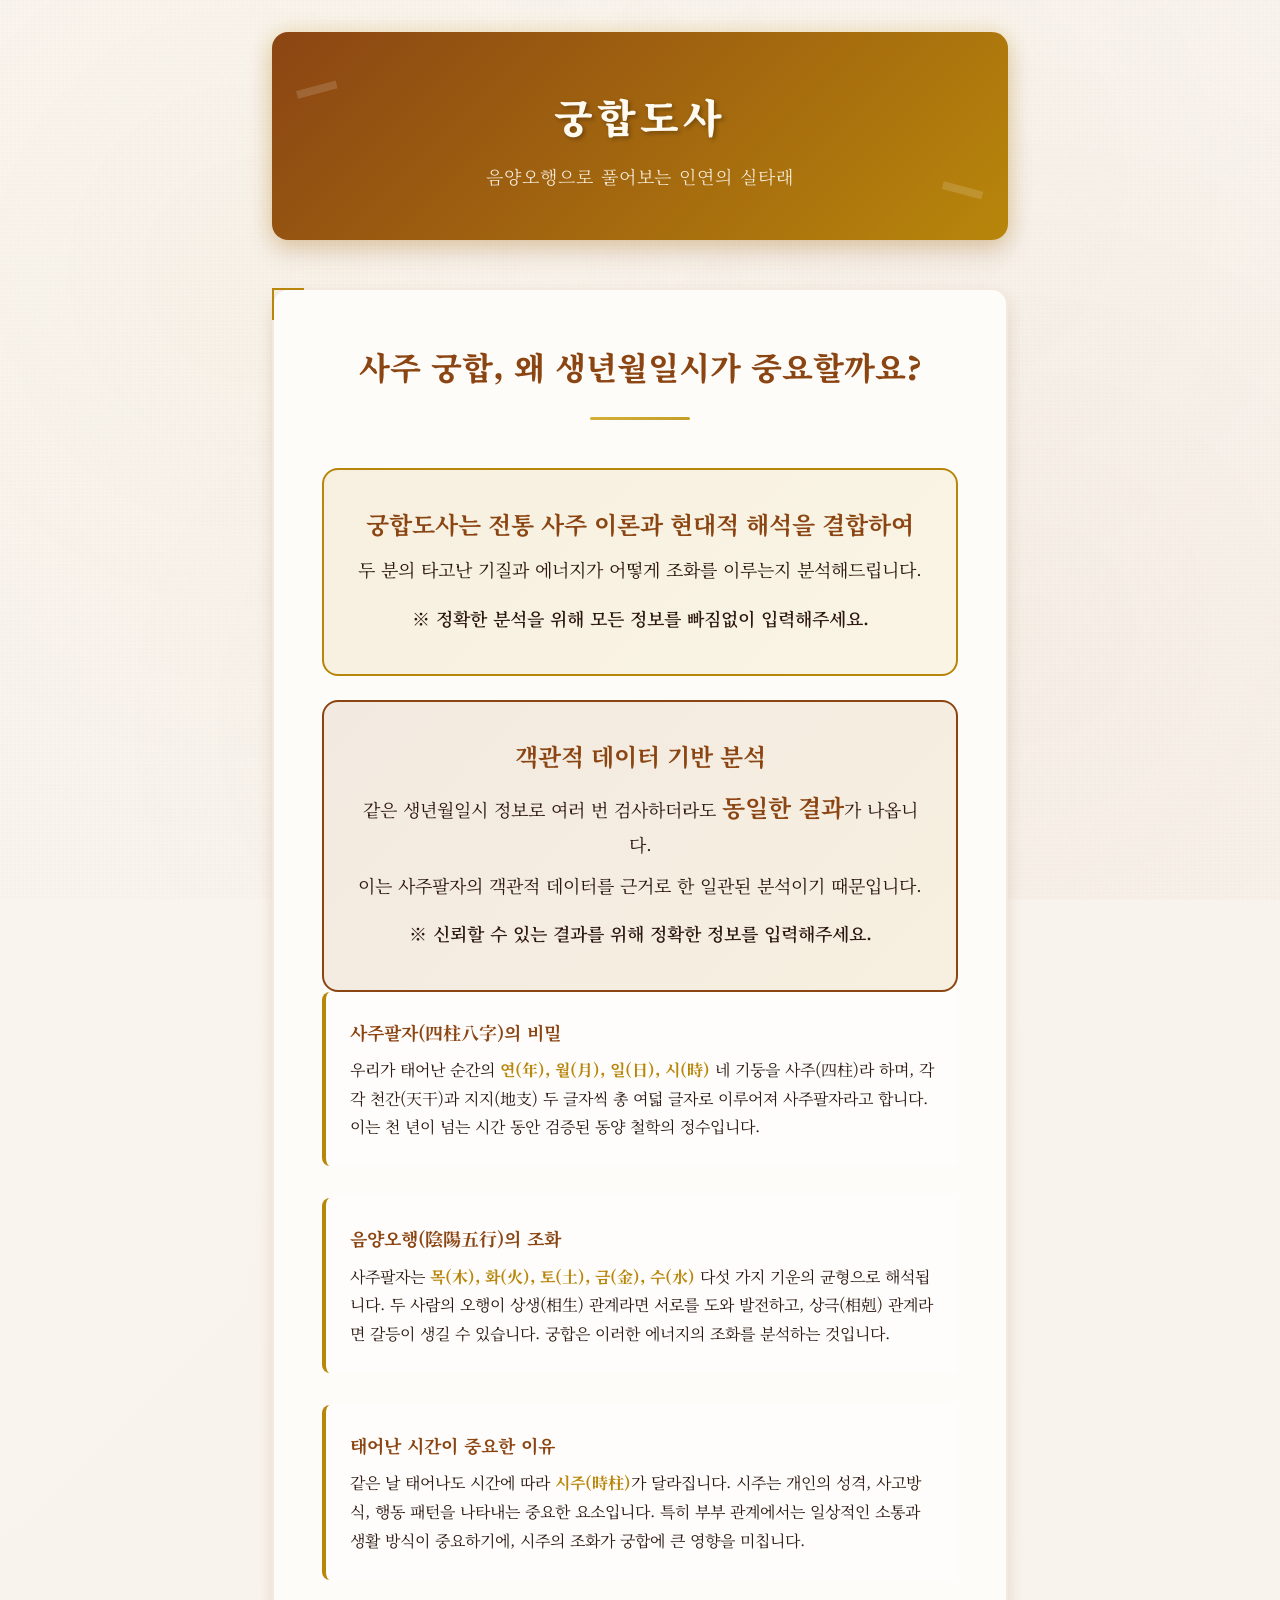
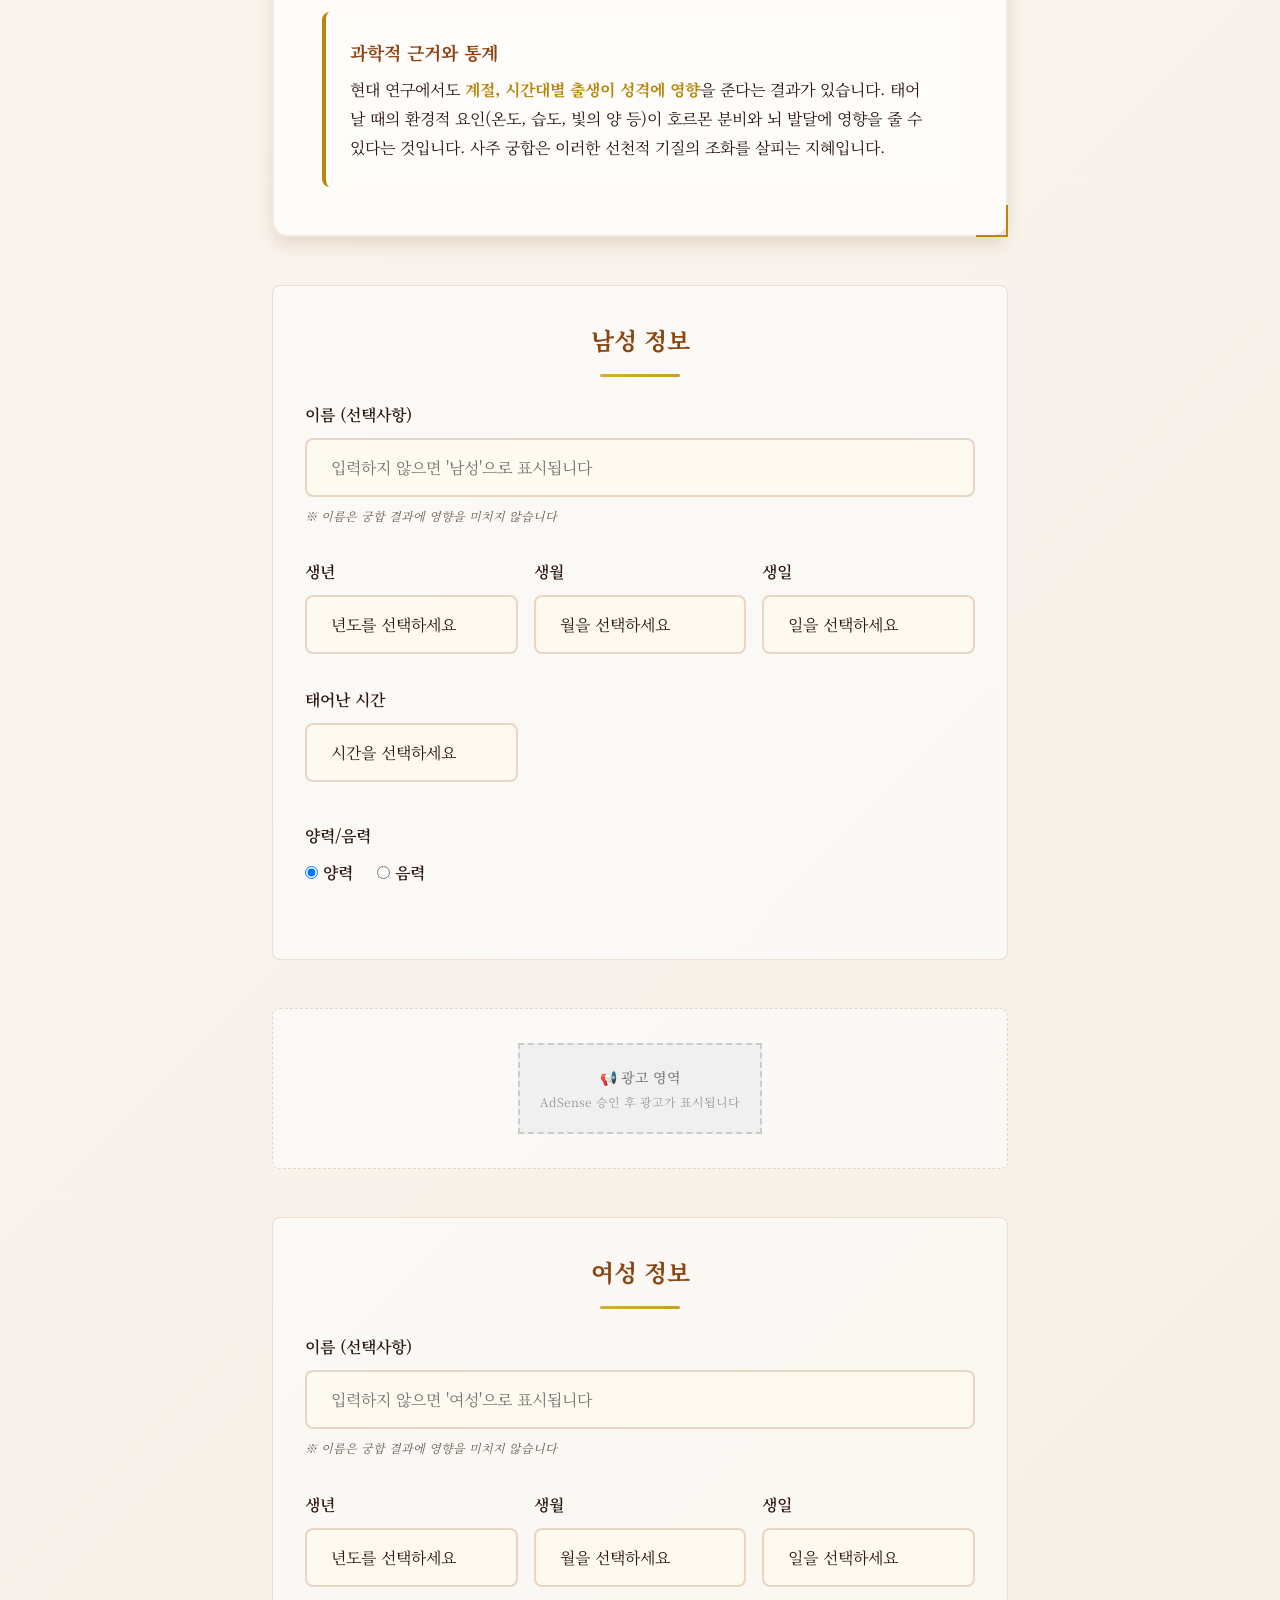
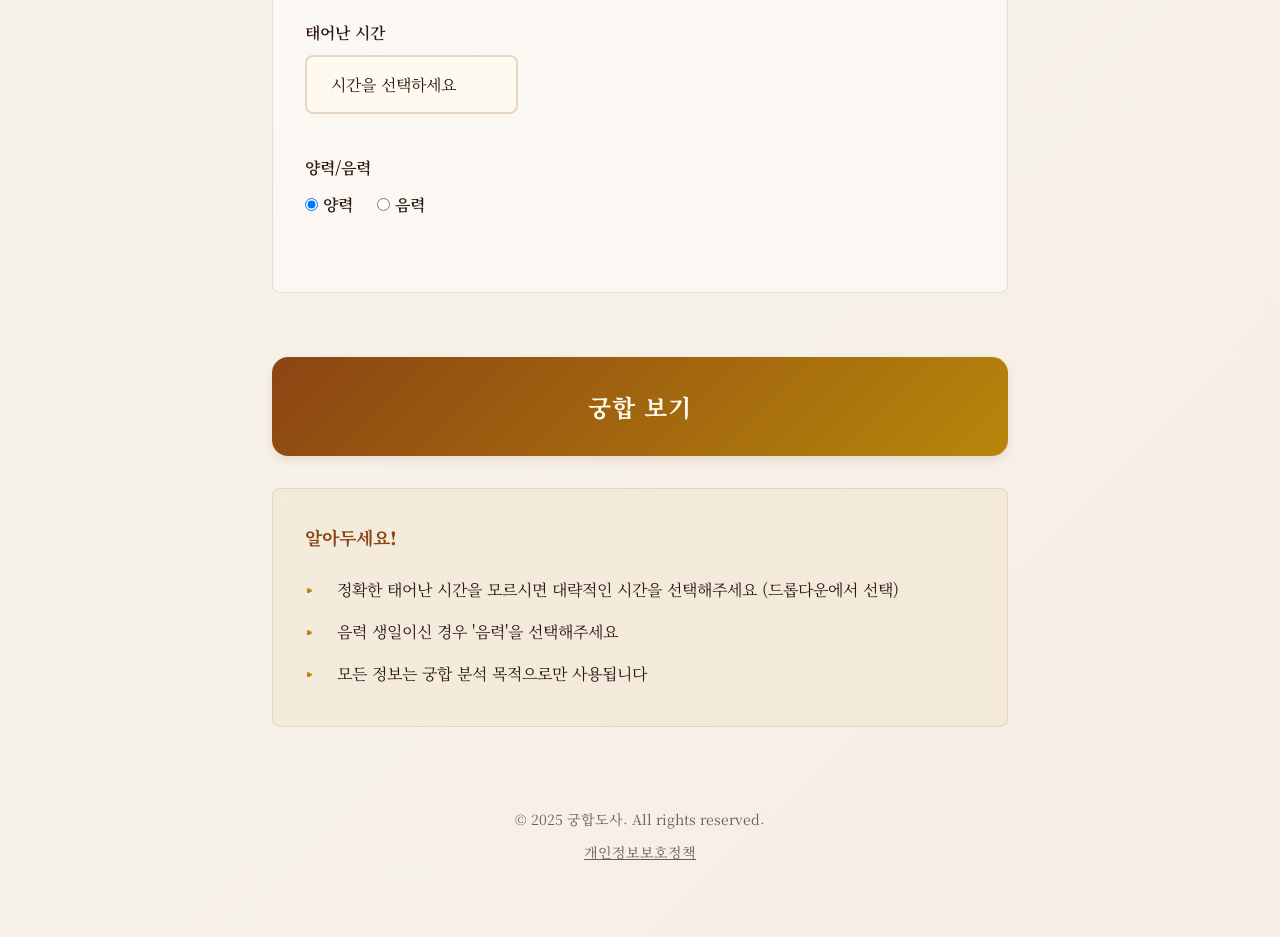
==== index.html @ a3c52707 "Initial upload of 궁합도사 website" ====
<!DOCTYPE html>
<html lang="ko">
<head>
    <meta charset="UTF-8">
    <meta name="viewport" content="width=device-width, initial-scale=1.0">
    <meta name="description" content="전통 사주 기반의 과학적 궁합 분석 서비스">
    <meta name="keywords" content="궁합, 사주, 궁합보기, 사주궁합, 연애운, 결혼궁합">
    <title>궁합도사 - 사주 기반 궁합 분석</title>
    
    <!-- SEO 메타 태그 -->
    <link rel="canonical" href="https://1icarus.com/gunghap-dosa/">
    <meta name="robots" content="index, follow">
    
    <!-- Open Graph / 카카오톡, 페이스북 공유 -->
    <meta property="og:type" content="website">
    <meta property="og:url" content="https://1icarus.com/gunghap-dosa/">
    <meta property="og:title" content="궁합도사 - 사주 기반 궁합 분석">
    <meta property="og:description" content="음양오행으로 풀어보는 인연의 실타래. 전통 사주 이론과 현대적 해석을 결합한 과학적 궁합 분석 서비스">
    <meta property="og:site_name" content="궁합도사">
    <meta property="og:locale" content="ko_KR">
    
    <!-- Twitter Card -->
    <meta name="twitter:card" content="summary_large_image">
    <meta name="twitter:url" content="https://1icarus.com/gunghap-dosa/">
    <meta name="twitter:title" content="궁합도사 - 사주 기반 궁합 분석">
    <meta name="twitter:description" content="음양오행으로 풀어보는 인연의 실타래. 전통 사주 이론과 현대적 해석을 결합한 과학적 궁합 분석 서비스">
    
    <!-- Google Fonts - 한글 세리프 폰트 -->
    <link rel="preconnect" href="https://fonts.googleapis.com">
    <link rel="preconnect" href="https://fonts.gstatic.com" crossorigin>
    <link href="https://fonts.googleapis.com/css2?family=Noto+Serif+KR:wght@300;400;600;700;900&display=swap" rel="stylesheet">
    
    <!-- Google Analytics 4 -->
    <script async src="https://www.googletagmanager.com/gtag/js?id=G-HCWXTWEK1J"></script>
    <script>
        window.dataLayer = window.dataLayer || [];
        function gtag(){dataLayer.push(arguments);}
        gtag('js', new Date());
        gtag('config', 'G-HCWXTWEK1J');
    </script>
    
    <!-- Microsoft Clarity -->
    <script type="text/javascript">
        (function(c,l,a,r,i,t,y){
            c[a]=c[a]||function(){(c[a].q=c[a].q||[]).push(arguments)};
            t=l.createElement(r);t.async=1;t.src="https://www.clarity.ms/tag/"+i;
            y=l.getElementsByTagName(r)[0];y.parentNode.insertBefore(t,y);
        })(window, document, "clarity", "script", "tmue9ya7ho");
    </script>
    
    <!-- Google AdSense 사이트 연결 코드 -->
    <script async src="https://pagead2.googlesyndication.com/pagead/js/adsbygoogle.js?client=ca-pub-2635949625184038" crossorigin="anonymous"></script>
    
    <link rel="stylesheet" href="static/style.css">
</head>
<body>
    <div class="container">
        <header class="header">
            <h1 class="logo">궁합도사</h1>
            <p class="subtitle">음양오행으로 풀어보는 인연의 실타래</p>
        </header>

        <main class="main-content">
                <!-- 궁합의 원리 설명 섹션 -->
                <section class="principle-section card">
                    <h2 class="principle-title">사주 궁합, 왜 생년월일시가 중요할까요?</h2>
                    
                    <div class="principle-highlight">
                        <p><strong>궁합도사는 전통 사주 이론과 현대적 해석을 결합하여</strong></p>
                        <p>두 분의 타고난 기질과 에너지가 어떻게 조화를 이루는지 분석해드립니다.</p>
                        <p class="highlight-note">※ 정확한 분석을 위해 모든 정보를 빠짐없이 입력해주세요.</p>
                    </div>

                    <div class="principle-highlight" style="background: linear-gradient(135deg, rgba(139, 69, 19, 0.1), rgba(184, 134, 11, 0.1)); border-color: #8B4513;">
                        <p><strong>객관적 데이터 기반 분석</strong></p>
                        <p>같은 생년월일시 정보로 여러 번 검사하더라도 <strong>동일한 결과</strong>가 나옵니다.</p>
                        <p>이는 사주팔자의 객관적 데이터를 근거로 한 일관된 분석이기 때문입니다.</p>
                        <p class="highlight-note">※ 신뢰할 수 있는 결과를 위해 정확한 정보를 입력해주세요.</p>
                    </div>
                    
                    <div class="principle-content">
                    <div class="principle-item">
                        <div class="principle-text">
                            <h3>사주팔자(四柱八字)의 비밀</h3>
                            <p>우리가 태어난 순간의 <strong>연(年), 월(月), 일(日), 시(時)</strong> 네 기둥을 사주(四柱)라 하며, 각각 천간(天干)과 지지(地支) 두 글자씩 총 여덟 글자로 이루어져 사주팔자라고 합니다. 이는 천 년이 넘는 시간 동안 검증된 동양 철학의 정수입니다.</p>
                        </div>
                    </div>

                    <div class="principle-item">
                        <div class="principle-text">
                            <h3>음양오행(陰陽五行)의 조화</h3>
                            <p>사주팔자는 <strong>목(木), 화(火), 토(土), 금(金), 수(水)</strong> 다섯 가지 기운의 균형으로 해석됩니다. 두 사람의 오행이 상생(相生) 관계라면 서로를 도와 발전하고, 상극(相剋) 관계라면 갈등이 생길 수 있습니다. 궁합은 이러한 에너지의 조화를 분석하는 것입니다.</p>
                        </div>
                    </div>

                    <div class="principle-item">
                        <div class="principle-text">
                            <h3>태어난 시간이 중요한 이유</h3>
                            <p>같은 날 태어나도 시간에 따라 <strong>시주(時柱)</strong>가 달라집니다. 시주는 개인의 성격, 사고방식, 행동 패턴을 나타내는 중요한 요소입니다. 특히 부부 관계에서는 일상적인 소통과 생활 방식이 중요하기에, 시주의 조화가 궁합에 큰 영향을 미칩니다.</p>
                        </div>
                    </div>

                    <div class="principle-item">
                        <div class="principle-text">
                            <h3>과학적 근거와 통계</h3>
                            <p>현대 연구에서도 <strong>계절, 시간대별 출생이 성격에 영향</strong>을 준다는 결과가 있습니다. 태어날 때의 환경적 요인(온도, 습도, 빛의 양 등)이 호르몬 분비와 뇌 발달에 영향을 줄 수 있다는 것입니다. 사주 궁합은 이러한 선천적 기질의 조화를 살피는 지혜입니다.</p>
                        </div>
                    </div>
                </div>
            </section>

            <form id="compatibilityForm" class="form-container">
                <!-- 남성 정보 섹션 -->
                <div class="person-section male-section">
                    <h2 class="section-title">남성 정보</h2>
                    
                        <div class="form-group">
                            <label for="male_name">이름 (선택사항)</label>
                            <input type="text" 
                                   id="male_name" 
                                   name="male_name" 
                                   placeholder="입력하지 않으면 '남성'으로 표시됩니다">
                            <small class="form-note">※ 이름은 궁합 결과에 영향을 미치지 않습니다</small>
                        </div>

                    <div class="form-row birthdate-row">
                        <div class="form-group">
                            <label for="male_birthyear">생년</label>
                            <select id="male_birthyear" name="male_birthyear" required>
                                <option value="">년도를 선택하세요</option>
                                <option value="1950">1950년 (경인년, 호랑이띠)</option>
                                <option value="1951">1951년 (신묘년, 토끼띠)</option>
                                <option value="1952">1952년 (임진년, 용띠)</option>
                                <option value="1953">1953년 (계사년, 뱀띠)</option>
                                <option value="1954">1954년 (갑오년, 말띠)</option>
                                <option value="1955">1955년 (을미년, 양띠)</option>
                                <option value="1956">1956년 (병신년, 원숭이띠)</option>
                                <option value="1957">1957년 (정유년, 닭띠)</option>
                                <option value="1958">1958년 (무술년, 개띠)</option>
                                <option value="1959">1959년 (기해년, 돼지띠)</option>
                                <option value="1960">1960년 (경자년, 쥐띠)</option>
                                <option value="1961">1961년 (신축년, 소띠)</option>
                                <option value="1962">1962년 (임인년, 호랑이띠)</option>
                                <option value="1963">1963년 (계묘년, 토끼띠)</option>
                                <option value="1964">1964년 (갑진년, 용띠)</option>
                                <option value="1965">1965년 (을사년, 뱀띠)</option>
                                <option value="1966">1966년 (병오년, 말띠)</option>
                                <option value="1967">1967년 (정미년, 양띠)</option>
                                <option value="1968">1968년 (무신년, 원숭이띠)</option>
                                <option value="1969">1969년 (기유년, 닭띠)</option>
                                <option value="1970">1970년 (경술년, 개띠)</option>
                                <option value="1971">1971년 (신해년, 돼지띠)</option>
                                <option value="1972">1972년 (임자년, 쥐띠)</option>
                                <option value="1973">1973년 (계축년, 소띠)</option>
                                <option value="1974">1974년 (갑인년, 호랑이띠)</option>
                                <option value="1975">1975년 (을묘년, 토끼띠)</option>
                                <option value="1976">1976년 (병진년, 용띠)</option>
                                <option value="1977">1977년 (정사년, 뱀띠)</option>
                                <option value="1978">1978년 (무오년, 말띠)</option>
                                <option value="1979">1979년 (기미년, 양띠)</option>
                                <option value="1980">1980년 (경신년, 원숭이띠)</option>
                                <option value="1981">1981년 (신유년, 닭띠)</option>
                                <option value="1982">1982년 (임술년, 개띠)</option>
                                <option value="1983">1983년 (계해년, 돼지띠)</option>
                                <option value="1984">1984년 (갑자년, 쥐띠)</option>
                                <option value="1985">1985년 (을축년, 소띠)</option>
                                <option value="1986">1986년 (병인년, 호랑이띠)</option>
                                <option value="1987">1987년 (정묘년, 토끼띠)</option>
                                <option value="1988">1988년 (무진년, 용띠)</option>
                                <option value="1989">1989년 (기사년, 뱀띠)</option>
                                <option value="1990">1990년 (경오년, 말띠)</option>
                                <option value="1991">1991년 (신미년, 양띠)</option>
                                <option value="1992">1992년 (임신년, 원숭이띠)</option>
                                <option value="1993">1993년 (계유년, 닭띠)</option>
                                <option value="1994">1994년 (갑술년, 개띠)</option>
                                <option value="1995">1995년 (을해년, 돼지띠)</option>
                                <option value="1996">1996년 (병자년, 쥐띠)</option>
                                <option value="1997">1997년 (정축년, 소띠)</option>
                                <option value="1998">1998년 (무인년, 호랑이띠)</option>
                                <option value="1999">1999년 (기묘년, 토끼띠)</option>
                                <option value="2000">2000년 (경진년, 용띠)</option>
                                <option value="2001">2001년 (신사년, 뱀띠)</option>
                                <option value="2002">2002년 (임오년, 말띠)</option>
                                <option value="2003">2003년 (계미년, 양띠)</option>
                                <option value="2004">2004년 (갑신년, 원숭이띠)</option>
                                <option value="2005">2005년 (을유년, 닭띠)</option>
                                <option value="2006">2006년 (병술년, 개띠)</option>
                                <option value="2007">2007년 (정해년, 돼지띠)</option>
                                <option value="2008">2008년 (무자년, 쥐띠)</option>
                                <option value="2009">2009년 (기축년, 소띠)</option>
                                <option value="2010">2010년 (경인년, 호랑이띠)</option>
                                <option value="2011">2011년 (신묘년, 토끼띠)</option>
                                <option value="2012">2012년 (임진년, 용띠)</option>
                                <option value="2013">2013년 (계사년, 뱀띠)</option>
                                <option value="2014">2014년 (갑오년, 말띠)</option>
                                <option value="2015">2015년 (을미년, 양띠)</option>
                                <option value="2016">2016년 (병신년, 원숭이띠)</option>
                                <option value="2017">2017년 (정유년, 닭띠)</option>
                                <option value="2018">2018년 (무술년, 개띠)</option>
                                <option value="2019">2019년 (기해년, 돼지띠)</option>
                                <option value="2020">2020년 (경자년, 쥐띠)</option>
                                <option value="2021">2021년 (신축년, 소띠)</option>
                                <option value="2022">2022년 (임인년, 호랑이띠)</option>
                                <option value="2023">2023년 (계묘년, 토끼띠)</option>
                                <option value="2024">2024년 (갑진년, 용띠)</option>
                                <option value="2025">2025년 (을사년, 뱀띠)</option>
                            </select>
                        </div>
                        <div class="form-group">
                            <label for="male_birthmonth">생월</label>
                            <select id="male_birthmonth" name="male_birthmonth" required>
                                <option value="">월을 선택하세요</option>
                                <option value="01">1월 (인월, 초봄)</option>
                                <option value="02">2월 (묘월, 봄)</option>
                                <option value="03">3월 (진월, 늦봄)</option>
                                <option value="04">4월 (사월, 초여름)</option>
                                <option value="05">5월 (오월, 여름)</option>
                                <option value="06">6월 (미월, 늦여름)</option>
                                <option value="07">7월 (신월, 초가을)</option>
                                <option value="08">8월 (유월, 가을)</option>
                                <option value="09">9월 (술월, 늦가을)</option>
                                <option value="10">10월 (해월, 초겨울)</option>
                                <option value="11">11월 (자월, 겨울)</option>
                                <option value="12">12월 (축월, 늦겨울)</option>
                            </select>
                        </div>
                        <div class="form-group">
                            <label for="male_birthday">생일</label>
                            <select id="male_birthday" name="male_birthday" required>
                                <option value="">일을 선택하세요</option>
                                <option value="01">1일</option>
                                <option value="02">2일</option>
                                <option value="03">3일</option>
                                <option value="04">4일</option>
                                <option value="05">5일</option>
                                <option value="06">6일</option>
                                <option value="07">7일</option>
                                <option value="08">8일</option>
                                <option value="09">9일</option>
                                <option value="10">10일</option>
                                <option value="11">11일</option>
                                <option value="12">12일</option>
                                <option value="13">13일</option>
                                <option value="14">14일</option>
                                <option value="15">15일</option>
                                <option value="16">16일</option>
                                <option value="17">17일</option>
                                <option value="18">18일</option>
                                <option value="19">19일</option>
                                <option value="20">20일</option>
                                <option value="21">21일</option>
                                <option value="22">22일</option>
                                <option value="23">23일</option>
                                <option value="24">24일</option>
                                <option value="25">25일</option>
                                <option value="26">26일</option>
                                <option value="27">27일</option>
                                <option value="28">28일</option>
                                <option value="29">29일</option>
                                <option value="30">30일</option>
                                <option value="31">31일</option>
                            </select>
                        </div>

                        <div class="form-group">
                            <label for="male_birthtime">태어난 시간</label>
                            <select id="male_birthtime" name="male_birthtime" required>
                                <option value="">시간을 선택하세요</option>
                                <option value="00:00">자시 (00:00)</option>
                                <option value="01:00">축시 (01:00)</option>
                                <option value="02:00">인시 (02:00)</option>
                                <option value="03:00">묘시 (03:00)</option>
                                <option value="04:00">진시 (04:00)</option>
                                <option value="05:00">사시 (05:00)</option>
                                <option value="06:00">오시 (06:00)</option>
                                <option value="07:00">미시 (07:00)</option>
                                <option value="08:00">신시 (08:00)</option>
                                <option value="09:00">유시 (09:00)</option>
                                <option value="10:00">술시 (10:00)</option>
                                <option value="11:00">해시 (11:00)</option>
                                <option value="12:00">정오 (12:00)</option>
                                <option value="13:00">미시 (13:00)</option>
                                <option value="14:00">신시 (14:00)</option>
                                <option value="15:00">유시 (15:00)</option>
                                <option value="16:00">술시 (16:00)</option>
                                <option value="17:00">해시 (17:00)</option>
                                <option value="18:00">자시 (18:00)</option>
                                <option value="19:00">축시 (19:00)</option>
                                <option value="20:00">인시 (20:00)</option>
                                <option value="21:00">묘시 (21:00)</option>
                                <option value="22:00">진시 (22:00)</option>
                                <option value="23:00">사시 (23:00)</option>
                            </select>
                        </div>
                    </div>

                    <div class="form-group">
                        <label>양력/음력</label>
                        <div class="radio-group">
                            <label class="radio-label">
                                <input type="radio" name="male_calendar" value="solar" checked>
                                <span>양력</span>
                            </label>
                            <label class="radio-label">
                                <input type="radio" name="male_calendar" value="lunar">
                                <span>음력</span>
                            </label>
                        </div>
                    </div>
                </div>

                <!-- ============================================ -->
                <!-- 광고 노출 포인트 0: 남성-여성 정보 사이 광고 -->
                <!-- 사용자가 정보를 입력하는 동안 자연스럽게 노출 -->
                <!-- ============================================ -->
                <div class="ad-container ad-form-middle">
                    <!-- 궁합도사_입력폼 -->
                    <ins class="adsbygoogle"
                         style="display:block"
                         data-ad-client="ca-pub-2635949625184038"
                         data-ad-slot="3870932676"
                         data-ad-format="auto"
                         data-full-width-responsive="true"></ins>
                    <!-- AdSense 승인 전 임시 표시 -->
                    <div style="background: #f0f0f0; padding: 20px; text-align: center; border: 2px dashed #ccc; margin: 10px 0;">
                        <p style="color: #666; font-size: 14px;">📢 광고 영역</p>
                        <p style="color: #999; font-size: 12px;">AdSense 승인 후 광고가 표시됩니다</p>
                    </div>
                </div>

                <!-- 여성 정보 섹션 -->
                <div class="person-section female-section">
                    <h2 class="section-title">여성 정보</h2>
                    
                        <div class="form-group">
                            <label for="female_name">이름 (선택사항)</label>
                            <input type="text" 
                                   id="female_name" 
                                   name="female_name" 
                                   placeholder="입력하지 않으면 '여성'으로 표시됩니다">
                            <small class="form-note">※ 이름은 궁합 결과에 영향을 미치지 않습니다</small>
                        </div>

                    <div class="form-row birthdate-row">
                        <div class="form-group">
                            <label for="female_birthyear">생년</label>
                            <select id="female_birthyear" name="female_birthyear" required>
                                <option value="">년도를 선택하세요</option>
                                <option value="1950">1950년 (경인년, 호랑이띠)</option>
                                <option value="1951">1951년 (신묘년, 토끼띠)</option>
                                <option value="1952">1952년 (임진년, 용띠)</option>
                                <option value="1953">1953년 (계사년, 뱀띠)</option>
                                <option value="1954">1954년 (갑오년, 말띠)</option>
                                <option value="1955">1955년 (을미년, 양띠)</option>
                                <option value="1956">1956년 (병신년, 원숭이띠)</option>
                                <option value="1957">1957년 (정유년, 닭띠)</option>
                                <option value="1958">1958년 (무술년, 개띠)</option>
                                <option value="1959">1959년 (기해년, 돼지띠)</option>
                                <option value="1960">1960년 (경자년, 쥐띠)</option>
                                <option value="1961">1961년 (신축년, 소띠)</option>
                                <option value="1962">1962년 (임인년, 호랑이띠)</option>
                                <option value="1963">1963년 (계묘년, 토끼띠)</option>
                                <option value="1964">1964년 (갑진년, 용띠)</option>
                                <option value="1965">1965년 (을사년, 뱀띠)</option>
                                <option value="1966">1966년 (병오년, 말띠)</option>
                                <option value="1967">1967년 (정미년, 양띠)</option>
                                <option value="1968">1968년 (무신년, 원숭이띠)</option>
                                <option value="1969">1969년 (기유년, 닭띠)</option>
                                <option value="1970">1970년 (경술년, 개띠)</option>
                                <option value="1971">1971년 (신해년, 돼지띠)</option>
                                <option value="1972">1972년 (임자년, 쥐띠)</option>
                                <option value="1973">1973년 (계축년, 소띠)</option>
                                <option value="1974">1974년 (갑인년, 호랑이띠)</option>
                                <option value="1975">1975년 (을묘년, 토끼띠)</option>
                                <option value="1976">1976년 (병진년, 용띠)</option>
                                <option value="1977">1977년 (정사년, 뱀띠)</option>
                                <option value="1978">1978년 (무오년, 말띠)</option>
                                <option value="1979">1979년 (기미년, 양띠)</option>
                                <option value="1980">1980년 (경신년, 원숭이띠)</option>
                                <option value="1981">1981년 (신유년, 닭띠)</option>
                                <option value="1982">1982년 (임술년, 개띠)</option>
                                <option value="1983">1983년 (계해년, 돼지띠)</option>
                                <option value="1984">1984년 (갑자년, 쥐띠)</option>
                                <option value="1985">1985년 (을축년, 소띠)</option>
                                <option value="1986">1986년 (병인년, 호랑이띠)</option>
                                <option value="1987">1987년 (정묘년, 토끼띠)</option>
                                <option value="1988">1988년 (무진년, 용띠)</option>
                                <option value="1989">1989년 (기사년, 뱀띠)</option>
                                <option value="1990">1990년 (경오년, 말띠)</option>
                                <option value="1991">1991년 (신미년, 양띠)</option>
                                <option value="1992">1992년 (임신년, 원숭이띠)</option>
                                <option value="1993">1993년 (계유년, 닭띠)</option>
                                <option value="1994">1994년 (갑술년, 개띠)</option>
                                <option value="1995">1995년 (을해년, 돼지띠)</option>
                                <option value="1996">1996년 (병자년, 쥐띠)</option>
                                <option value="1997">1997년 (정축년, 소띠)</option>
                                <option value="1998">1998년 (무인년, 호랑이띠)</option>
                                <option value="1999">1999년 (기묘년, 토끼띠)</option>
                                <option value="2000">2000년 (경진년, 용띠)</option>
                                <option value="2001">2001년 (신사년, 뱀띠)</option>
                                <option value="2002">2002년 (임오년, 말띠)</option>
                                <option value="2003">2003년 (계미년, 양띠)</option>
                                <option value="2004">2004년 (갑신년, 원숭이띠)</option>
                                <option value="2005">2005년 (을유년, 닭띠)</option>
                                <option value="2006">2006년 (병술년, 개띠)</option>
                                <option value="2007">2007년 (정해년, 돼지띠)</option>
                                <option value="2008">2008년 (무자년, 쥐띠)</option>
                                <option value="2009">2009년 (기축년, 소띠)</option>
                                <option value="2010">2010년 (경인년, 호랑이띠)</option>
                                <option value="2011">2011년 (신묘년, 토끼띠)</option>
                                <option value="2012">2012년 (임진년, 용띠)</option>
                                <option value="2013">2013년 (계사년, 뱀띠)</option>
                                <option value="2014">2014년 (갑오년, 말띠)</option>
                                <option value="2015">2015년 (을미년, 양띠)</option>
                                <option value="2016">2016년 (병신년, 원숭이띠)</option>
                                <option value="2017">2017년 (정유년, 닭띠)</option>
                                <option value="2018">2018년 (무술년, 개띠)</option>
                                <option value="2019">2019년 (기해년, 돼지띠)</option>
                                <option value="2020">2020년 (경자년, 쥐띠)</option>
                                <option value="2021">2021년 (신축년, 소띠)</option>
                                <option value="2022">2022년 (임인년, 호랑이띠)</option>
                                <option value="2023">2023년 (계묘년, 토끼띠)</option>
                                <option value="2024">2024년 (갑진년, 용띠)</option>
                                <option value="2025">2025년 (을사년, 뱀띠)</option>
                            </select>
                        </div>
                        <div class="form-group">
                            <label for="female_birthmonth">생월</label>
                            <select id="female_birthmonth" name="female_birthmonth" required>
                                <option value="">월을 선택하세요</option>
                                <option value="01">1월 (인월, 초봄)</option>
                                <option value="02">2월 (묘월, 봄)</option>
                                <option value="03">3월 (진월, 늦봄)</option>
                                <option value="04">4월 (사월, 초여름)</option>
                                <option value="05">5월 (오월, 여름)</option>
                                <option value="06">6월 (미월, 늦여름)</option>
                                <option value="07">7월 (신월, 초가을)</option>
                                <option value="08">8월 (유월, 가을)</option>
                                <option value="09">9월 (술월, 늦가을)</option>
                                <option value="10">10월 (해월, 초겨울)</option>
                                <option value="11">11월 (자월, 겨울)</option>
                                <option value="12">12월 (축월, 늦겨울)</option>
                            </select>
                        </div>
                        <div class="form-group">
                            <label for="female_birthday">생일</label>
                            <select id="female_birthday" name="female_birthday" required>
                                <option value="">일을 선택하세요</option>
                                <option value="01">1일</option>
                                <option value="02">2일</option>
                                <option value="03">3일</option>
                                <option value="04">4일</option>
                                <option value="05">5일</option>
                                <option value="06">6일</option>
                                <option value="07">7일</option>
                                <option value="08">8일</option>
                                <option value="09">9일</option>
                                <option value="10">10일</option>
                                <option value="11">11일</option>
                                <option value="12">12일</option>
                                <option value="13">13일</option>
                                <option value="14">14일</option>
                                <option value="15">15일</option>
                                <option value="16">16일</option>
                                <option value="17">17일</option>
                                <option value="18">18일</option>
                                <option value="19">19일</option>
                                <option value="20">20일</option>
                                <option value="21">21일</option>
                                <option value="22">22일</option>
                                <option value="23">23일</option>
                                <option value="24">24일</option>
                                <option value="25">25일</option>
                                <option value="26">26일</option>
                                <option value="27">27일</option>
                                <option value="28">28일</option>
                                <option value="29">29일</option>
                                <option value="30">30일</option>
                                <option value="31">31일</option>
                            </select>
                        </div>

                        <div class="form-group">
                            <label for="female_birthtime">태어난 시간</label>
                            <select id="female_birthtime" name="female_birthtime" required>
                                <option value="">시간을 선택하세요</option>
                                <option value="00:00">자시 (00:00)</option>
                                <option value="01:00">축시 (01:00)</option>
                                <option value="02:00">인시 (02:00)</option>
                                <option value="03:00">묘시 (03:00)</option>
                                <option value="04:00">진시 (04:00)</option>
                                <option value="05:00">사시 (05:00)</option>
                                <option value="06:00">오시 (06:00)</option>
                                <option value="07:00">미시 (07:00)</option>
                                <option value="08:00">신시 (08:00)</option>
                                <option value="09:00">유시 (09:00)</option>
                                <option value="10:00">술시 (10:00)</option>
                                <option value="11:00">해시 (11:00)</option>
                                <option value="12:00">정오 (12:00)</option>
                                <option value="13:00">미시 (13:00)</option>
                                <option value="14:00">신시 (14:00)</option>
                                <option value="15:00">유시 (15:00)</option>
                                <option value="16:00">술시 (16:00)</option>
                                <option value="17:00">해시 (17:00)</option>
                                <option value="18:00">자시 (18:00)</option>
                                <option value="19:00">축시 (19:00)</option>
                                <option value="20:00">인시 (20:00)</option>
                                <option value="21:00">묘시 (21:00)</option>
                                <option value="22:00">진시 (22:00)</option>
                                <option value="23:00">사시 (23:00)</option>
                            </select>
                        </div>
                    </div>

                    <div class="form-group">
                        <label>양력/음력</label>
                        <div class="radio-group">
                            <label class="radio-label">
                                <input type="radio" name="female_calendar" value="solar" checked>
                                <span>양력</span>
                            </label>
                            <label class="radio-label">
                                <input type="radio" name="female_calendar" value="lunar">
                                <span>음력</span>
                            </label>
                        </div>
                    </div>
                </div>

                <button type="submit" class="submit-btn">
                    궁합 보기
                </button>
            </form>

            <div class="info-box">
                <p><strong>알아두세요!</strong></p>
                    <ul>
                        <li>정확한 태어난 시간을 모르시면 대략적인 시간을 선택해주세요 (드롭다운에서 선택)</li>
                        <li>음력 생일이신 경우 '음력'을 선택해주세요</li>
                        <li>모든 정보는 궁합 분석 목적으로만 사용됩니다</li>
                    </ul>
            </div>
        </main>

            <footer class="footer">
                <p>&copy; 2025 궁합도사. All rights reserved.</p>
                <p><a href="privacy.html" style="color: var(--text-light); text-decoration: underline;">개인정보보호정책</a></p>
            </footer>
    </div>

    <script src="saju-analyzer.js"></script>
    <script src="static/app.js"></script>
    
    <!-- 광고 스크립트 실행 -->
    <script>
        // 페이지 로드 후 모든 광고 활성화
        window.addEventListener('load', function() {
            // 모든 adsbygoogle 요소 찾기
            const ads = document.querySelectorAll('.adsbygoogle');
            ads.forEach(function(ad) {
                try {
                    (adsbygoogle = window.adsbygoogle || []).push({});
                } catch (e) {
                    console.error('AdSense 광고 로드 실패:', e);
                }
            });
            
            // AdSense 승인 후 임시 표시 숨기기
            setTimeout(function() {
                const tempAds = document.querySelectorAll('.ad-container div[style*="background: #f0f0f0"]');
                tempAds.forEach(function(ad) {
                    if (ad.textContent.includes('📢 광고 영역')) {
                        ad.style.display = 'none';
                    }
                });
            }, 3000);
        });
    </script>
</body>
</html>
---- static/style.css ----
/* ============================================
   궁합도사 CSS - 전통 사주 전문가 디자인
   ============================================ */

/* 기본 리셋 및 변수 설정 */
* {
    margin: 0;
    padding: 0;
    box-sizing: border-box;
}

:root {
    /* 전통적인 색상 팔레트 - 음양오행 기반 */
    --primary-color: #8B4513;        /* 토(土) - 갈색 */
    --secondary-color: #B8860B;      /* 금(金) - 금색 */
    --accent-color: #DC143C;         /* 화(火) - 주홍색 */
    --wood-color: #2D5016;           /* 목(木) - 진한 녹색 */
    --water-color: #1E3A8A;          /* 수(水) - 청남색 */
    
    --text-dark: #2C1810;
    --text-light: #6B5D54;
    --bg-gradient-start: #FFF8E7;    /* 따뜻한 베이지 */
    --bg-gradient-end: #F5E6D3;      /* 연한 황토색 */
    --white: #FFFAF0;                /* 약간 따뜻한 흰색 */
    --paper-bg: #FEFCF8;             /* 한지 느낌 */
    
    --gold-gradient-start: #D4AF37;
    --gold-gradient-end: #C5A028;
    --red-accent: #8B0000;
    
    /* 간격 */
    --spacing-xs: 0.5rem;
    --spacing-sm: 1rem;
    --spacing-md: 1.5rem;
    --spacing-lg: 2rem;
    --spacing-xl: 3rem;
    
    /* 폰트 크기 */
    --font-xs: 0.75rem;
    --font-sm: 0.875rem;
    --font-base: 1rem;
    --font-lg: 1.125rem;
    --font-xl: 1.5rem;
    --font-2xl: 2rem;
    --font-3xl: 2.5rem;
    
    /* 그림자 - 더 부드럽고 깊이감 있게 */
    --shadow-sm: 0 2px 4px rgba(139, 69, 19, 0.08);
    --shadow-md: 0 4px 8px rgba(139, 69, 19, 0.12);
    --shadow-lg: 0 8px 16px rgba(139, 69, 19, 0.15);
    --shadow-xl: 0 12px 24px rgba(139, 69, 19, 0.2);
    --shadow-glow: 0 0 20px rgba(212, 175, 55, 0.3);
    
    /* 테두리 반경 */
    --radius-sm: 0.375rem;
    --radius-md: 0.5rem;
    --radius-lg: 1rem;
    --radius-xl: 1.5rem;
    --radius-full: 9999px;
}

/* 한글 폰트 최적화 */
body {
    font-family: 'Noto Serif KR', 'Nanum Myeongjo', 'Georgia', serif;
    background: linear-gradient(135deg, #FAF6F0 0%, #F5EFE6 100%);
    min-height: 100vh;
    color: var(--text-dark);
    line-height: 1.8;
    -webkit-font-smoothing: antialiased;
    position: relative;
}

/* 한지 질감 효과 */
body::before {
    content: '';
    position: fixed;
    top: 0;
    left: 0;
    right: 0;
    bottom: 0;
    background-image: 
        /* 한지 섬유 질감 */
        repeating-linear-gradient(0deg, transparent, transparent 2px, rgba(139, 69, 19, 0.01) 2px, rgba(139, 69, 19, 0.01) 4px),
        repeating-linear-gradient(90deg, transparent, transparent 2px, rgba(139, 69, 19, 0.01) 2px, rgba(139, 69, 19, 0.01) 4px),
        /* 미묘한 얼룩 효과 */
        radial-gradient(circle at 20% 30%, rgba(184, 134, 11, 0.03) 0%, transparent 50%),
        radial-gradient(circle at 80% 70%, rgba(139, 69, 19, 0.03) 0%, transparent 50%),
        radial-gradient(circle at 40% 80%, rgba(160, 120, 80, 0.02) 0%, transparent 40%),
        radial-gradient(circle at 70% 20%, rgba(160, 120, 80, 0.02) 0%, transparent 40%);
    pointer-events: none;
    z-index: 0;
    opacity: 0.8;
}

/* 한지 노이즈 효과 */
body::after {
    content: '';
    position: fixed;
    top: 0;
    left: 0;
    right: 0;
    bottom: 0;
    background-image: url("data:image/svg+xml,%3Csvg viewBox='0 0 400 400' xmlns='http://www.w3.org/2000/svg'%3E%3Cfilter id='noiseFilter'%3E%3CfeTurbulence type='fractalNoise' baseFrequency='0.9' numOctaves='4' stitchTiles='stitch'/%3E%3C/filter%3E%3Crect width='100%25' height='100%25' filter='url(%23noiseFilter)' opacity='0.03'/%3E%3C/svg%3E");
    pointer-events: none;
    z-index: 0;
    opacity: 0.5;
}

/* 컨테이너 */
.container {
    max-width: 800px;
    margin: 0 auto;
    padding: var(--spacing-lg);
    position: relative;
    z-index: 1;
}

/* 헤더 스타일 - 전통적이고 위엄있게 */
.header {
    text-align: center;
    padding: var(--spacing-xl) var(--spacing-md);
    margin-bottom: var(--spacing-xl);
    background: linear-gradient(135deg, var(--primary-color) 0%, var(--secondary-color) 100%);
    border-radius: var(--radius-lg);
    box-shadow: var(--shadow-xl), var(--shadow-glow);
    position: relative;
    overflow: hidden;
}

/* 헤더 장식 효과 */
.header::before,
.header::after {
    content: '⚊';
    position: absolute;
    font-size: 3rem;
    color: rgba(255, 255, 255, 0.15);
    font-weight: bold;
}

.header::before {
    top: 10px;
    left: 20px;
    transform: rotate(-15deg);
}

.header::after {
    bottom: 10px;
    right: 20px;
    transform: rotate(15deg);
}

.header h1 {
    font-size: var(--font-3xl);
    font-weight: 900;
    color: var(--white);
    margin-bottom: var(--spacing-xs);
    text-shadow: 2px 2px 4px rgba(0, 0, 0, 0.3);
    letter-spacing: 0.1em;
    position: relative;
    z-index: 1;
}

.header p {
    font-size: var(--font-lg);
    color: var(--white);
    opacity: 0.95;
    font-weight: 300;
    letter-spacing: 0.05em;
    position: relative;
    z-index: 1;
}

/* 카드 스타일 - 한지 느낌 */
.card {
    background: var(--paper-bg);
    border-radius: var(--radius-lg);
    padding: var(--spacing-xl);
    box-shadow: var(--shadow-lg);
    margin-bottom: var(--spacing-lg);
    border: 2px solid rgba(139, 69, 19, 0.1);
    position: relative;
}

/* 카드 모서리 장식 */
.card::before,
.card::after {
    content: '';
    position: absolute;
    width: 30px;
    height: 30px;
    border: 2px solid var(--secondary-color);
}

.card::before {
    top: -2px;
    left: -2px;
    border-right: none;
    border-bottom: none;
}

.card::after {
    bottom: -2px;
    right: -2px;
    border-left: none;
    border-top: none;
}

/* 섹션 제목 */
.section-title {
    font-size: var(--font-xl);
    font-weight: 700;
    color: var(--primary-color);
    margin-bottom: var(--spacing-lg);
    text-align: center;
    position: relative;
    padding-bottom: var(--spacing-sm);
}

.section-title::after {
    content: '';
    position: absolute;
    bottom: 0;
    left: 50%;
    transform: translateX(-50%);
    width: 80px;
    height: 3px;
    background: linear-gradient(90deg, var(--gold-gradient-start), var(--gold-gradient-end));
    border-radius: var(--radius-full);
}

/* 폼 그룹 */
.form-group {
    margin-bottom: var(--spacing-lg);
}

.form-note {
    display: block;
    font-size: var(--font-xs);
    color: var(--text-light);
    margin-top: var(--spacing-xs);
    font-style: italic;
}

/* 생년월일 드롭다운 레이아웃 */
.form-row {
    display: flex;
    gap: var(--spacing-md);
    margin-bottom: var(--spacing-md);
    flex-wrap: wrap;
}

.form-row .form-group {
    flex: 1;
    min-width: 120px;
    margin-bottom: var(--spacing-sm);
}

/* 생년월일 3개 컬럼 레이아웃 */
.birthdate-row {
    display: grid;
    grid-template-columns: 1fr 1fr 1fr;
    gap: var(--spacing-sm);
}

@media (max-width: 768px) {
    .birthdate-row {
        grid-template-columns: 1fr;
        gap: var(--spacing-xs);
    }
}

.person-section {
    background: rgba(255, 255, 255, 0.5);
    padding: var(--spacing-lg);
    border-radius: var(--radius-md);
    margin-bottom: var(--spacing-lg);
    border: 1px solid rgba(139, 69, 19, 0.15);
}

.person-title {
    font-size: var(--font-xl);
    font-weight: 700;
    color: var(--primary-color);
    margin-bottom: var(--spacing-md);
    text-align: center;
    display: flex;
    align-items: center;
    justify-content: center;
    gap: var(--spacing-sm);
}

.person-title::before {
    content: '◆';
    color: var(--secondary-color);
}

.person-title::after {
    content: '◆';
    color: var(--secondary-color);
}

/* 레이블 */
label {
    display: block;
    font-weight: 600;
    color: var(--text-dark);
    margin-bottom: var(--spacing-xs);
    font-size: var(--font-base);
}

label .required {
    color: var(--accent-color);
    margin-left: 4px;
}

/* 입력 필드 */
input[type="text"],
input[type="date"],
input[type="time"],
select {
    width: 100%;
    padding: var(--spacing-sm) var(--spacing-md);
    border: 2px solid rgba(139, 69, 19, 0.2);
    border-radius: var(--radius-md);
    font-size: var(--font-base);
    font-family: inherit;
    background: var(--white);
    color: var(--text-dark);
    transition: all 0.3s ease;
    /* 모바일 입력 개선 */
    -webkit-appearance: none;
    -moz-appearance: none;
    appearance: none;
}

/* 모바일 텍스트 입력 필드 특별 처리 */
input[type="text"] {
    -webkit-user-select: text !important;
    user-select: text !important;
    -webkit-appearance: none !important;
    -moz-appearance: none !important;
    appearance: none !important;
}

input[type="text"]:focus,
input[type="date"]:focus,
input[type="time"]:focus,
select:focus {
    outline: none;
    border-color: var(--secondary-color);
    box-shadow: 0 0 0 3px rgba(184, 134, 11, 0.1);
}

/* 라디오 버튼 그룹 */
.radio-group {
    display: flex;
    gap: var(--spacing-md);
    margin-top: var(--spacing-xs);
}

.radio-option {
    flex: 1;
}

.radio-option input[type="radio"] {
    display: none;
}

.radio-option label {
    display: block;
    padding: var(--spacing-sm);
    text-align: center;
    border: 2px solid rgba(139, 69, 19, 0.2);
    border-radius: var(--radius-md);
    cursor: pointer;
    transition: all 0.3s ease;
    background: var(--white);
    font-weight: 600;
}

.radio-option input[type="radio"]:checked + label {
    background: linear-gradient(135deg, var(--secondary-color), var(--gold-gradient-end));
    color: var(--white);
    border-color: var(--secondary-color);
    box-shadow: var(--shadow-md);
}

.radio-option label:hover {
    border-color: var(--secondary-color);
    transform: translateY(-2px);
}

/* 버튼 스타일 */
.submit-btn,
.detail-btn,
.back-btn,
.home-btn {
    width: 100%;
    padding: var(--spacing-md) var(--spacing-lg);
    font-size: var(--font-lg);
    font-weight: 700;
    border: none;
    border-radius: var(--radius-lg);
    cursor: pointer;
    transition: all 0.3s ease;
    text-decoration: none;
    display: inline-block;
    text-align: center;
    font-family: inherit;
    box-shadow: var(--shadow-md);
    letter-spacing: 0.05em;
}

.submit-btn {
    background: linear-gradient(135deg, var(--primary-color) 0%, var(--secondary-color) 100%);
    color: var(--white);
    margin-top: var(--spacing-lg);
    font-size: var(--font-xl);
    padding: var(--spacing-lg);
    position: relative;
    overflow: hidden;
}

.submit-btn::before {
    content: '';
    position: absolute;
    top: 0;
    left: -100%;
    width: 100%;
    height: 100%;
    background: linear-gradient(90deg, transparent, rgba(255,255,255,0.3), transparent);
    transition: left 0.5s;
}

.submit-btn:hover::before {
    left: 100%;
}

.submit-btn:hover {
    transform: translateY(-3px);
    box-shadow: var(--shadow-xl), var(--shadow-glow);
}

.submit-btn:active {
    transform: translateY(-1px);
}

.submit-btn:disabled {
    opacity: 0.6;
    cursor: not-allowed;
    transform: none;
}

.detail-btn {
    background: linear-gradient(135deg, var(--wood-color) 0%, var(--primary-color) 100%);
    color: var(--white);
    margin-bottom: var(--spacing-md);
}

.detail-btn:hover {
    transform: translateY(-2px);
    box-shadow: var(--shadow-lg);
}

.back-btn,
.home-btn {
    background: linear-gradient(135deg, var(--water-color) 0%, var(--wood-color) 100%);
    color: var(--white);
}

.back-btn:hover,
.home-btn:hover {
    transform: translateY(-2px);
    box-shadow: var(--shadow-lg);
}

/* 로딩 화면 */
.loading-container {
    text-align: center;
    padding: var(--spacing-xl) var(--spacing-lg);
}

.loading-animation {
    position: relative;
    margin: var(--spacing-xl) auto;
    width: 150px;
    height: 150px;
}

.crystal {
    position: absolute;
    top: 50%;
    left: 50%;
    transform: translate(-50%, -50%);
    font-size: 4rem;
    animation: float 3s ease-in-out infinite, glow 2s ease-in-out infinite;
    z-index: 2;
}

@keyframes float {
    0%, 100% { transform: translate(-50%, -50%) translateY(0px); }
    50% { transform: translate(-50%, -50%) translateY(-15px); }
}

@keyframes glow {
    0%, 100% { filter: drop-shadow(0 0 10px rgba(184, 134, 11, 0.5)); }
    50% { filter: drop-shadow(0 0 20px rgba(184, 134, 11, 0.8)); }
}

.loading-spinner {
    width: 120px;
    height: 120px;
    margin: 0 auto;
    border: 6px solid rgba(139, 69, 19, 0.1);
    border-top: 6px solid var(--secondary-color);
    border-bottom: 6px solid var(--accent-color);
    border-radius: 50%;
    animation: spin 2s linear infinite;
    position: relative;
}

@keyframes spin {
    0% { transform: rotate(0deg); }
    100% { transform: rotate(360deg); }
}

.loading-text {
    margin-top: var(--spacing-xl);
}

.loading-text h2 {
    font-size: var(--font-2xl);
    font-weight: 700;
    color: var(--primary-color);
    margin-bottom: var(--spacing-sm);
}

.loading-message {
    font-size: var(--font-lg);
    color: var(--text-light);
    margin-bottom: var(--spacing-md);
}

.loading-dots {
    display: inline-block;
}

.loading-dots span {
    display: inline-block;
    animation: bounce 1.4s infinite ease-in-out both;
    font-size: var(--font-2xl);
    color: var(--secondary-color);
}

.loading-dots span:nth-child(1) {
    animation-delay: -0.32s;
}

.loading-dots span:nth-child(2) {
    animation-delay: -0.16s;
}

@keyframes bounce {
    0%, 80%, 100% { transform: scale(0); opacity: 0.5; }
    40% { transform: scale(1); opacity: 1; }
}

/* 로딩 정보 */
.loading-info {
    margin-top: var(--spacing-lg);
    padding: var(--spacing-md);
}

.loading-info p {
    font-size: var(--font-base);
    color: var(--text-light);
    margin: var(--spacing-xs) 0;
}

/* 로딩 안내 메시지 */
.loading-notice {
    margin-top: var(--spacing-xl);
    padding: var(--spacing-lg);
    background: linear-gradient(135deg, rgba(139, 69, 19, 0.1), rgba(184, 134, 11, 0.1));
    border-radius: var(--radius-lg);
    border: 2px solid rgba(184, 134, 11, 0.3);
}

.loading-notice p {
    font-size: var(--font-lg);
    font-weight: 600;
    color: var(--primary-color);
    margin: 0;
    line-height: 1.6;
}

.loading-notice-sub {
    font-size: var(--font-base) !important;
    font-weight: 400 !important;
    color: var(--text-light) !important;
    margin-top: var(--spacing-xs) !important;
}

/* 로딩 페이지 원리 설명 */
.principle-section-loading {
    margin-top: var(--spacing-xl);
    padding-top: var(--spacing-xl);
    border-top: 2px solid rgba(139, 69, 19, 0.2);
}

.principle-section-loading h3 {
    font-size: var(--font-xl);
    font-weight: 700;
    color: var(--primary-color);
    text-align: center;
    margin-bottom: var(--spacing-lg);
}

.principle-section-loading .principle-item {
    margin-bottom: var(--spacing-lg);
    padding: var(--spacing-md);
    background: rgba(255, 255, 255, 0.5);
    border-radius: var(--radius-md);
    border: 1px solid rgba(139, 69, 19, 0.15);
}

.principle-section-loading .principle-item h4 {
    font-size: var(--font-lg);
    font-weight: 600;
    color: var(--primary-color);
    margin-bottom: var(--spacing-sm);
}

.principle-section-loading .principle-item p {
    font-size: var(--font-base);
    color: var(--text-dark);
    line-height: 1.7;
    margin: 0;
}

.principle-section-loading .principle-icon {
    font-size: 2rem;
    margin-bottom: var(--spacing-sm);
}

/* 결과 헤더 */
.result-header,
.detail-header {
    text-align: center;
    margin-bottom: var(--spacing-xl);
    padding-bottom: var(--spacing-lg);
    border-bottom: 2px solid rgba(139, 69, 19, 0.2);
}

.result-header h2,
.detail-header h2 {
    font-size: var(--font-2xl);
    font-weight: 800;
    color: var(--primary-color);
    margin-bottom: var(--spacing-md);
}

.couple-names {
    display: flex;
    align-items: center;
    justify-content: center;
    gap: var(--spacing-md);
    margin-bottom: var(--spacing-md);
    flex-wrap: wrap;
}

.name {
    font-size: var(--font-xl);
    font-weight: 700;
    padding: var(--spacing-sm) var(--spacing-lg);
    border-radius: var(--radius-lg);
    background: linear-gradient(135deg, var(--gold-gradient-start), var(--gold-gradient-end));
    color: var(--white);
    box-shadow: var(--shadow-md);
}

.heart {
    font-size: var(--font-2xl);
    animation: heartbeat 1.5s ease-in-out infinite;
}

@keyframes heartbeat {
    0%, 100% { transform: scale(1); }
    50% { transform: scale(1.2); }
}

/* 점수 컨테이너 */
.score-container {
    text-align: center;
    padding: var(--spacing-xl) 0;
    position: relative;
}

.score-circle {
    position: relative;
    width: 200px;
    height: 200px;
    margin: 0 auto var(--spacing-md);
}

.score-svg {
    transform: rotate(-90deg);
}

.score-bg {
    fill: none;
    stroke: rgba(139, 69, 19, 0.1);
    stroke-width: 8;
}

.score-fill {
    fill: none;
    stroke: url(#scoreGradient);
    stroke-width: 8;
    stroke-linecap: round;
    transition: stroke-dashoffset 1.5s ease;
}

.score-text {
    position: absolute;
    top: 50%;
    left: 50%;
    transform: translate(-50%, -50%);
    text-align: center;
}

.score-number {
    display: block;
    font-size: var(--font-3xl);
    font-weight: 900;
    color: var(--primary-color);
    line-height: 1;
}

.score-unit {
    display: block;
    font-size: var(--font-lg);
    color: var(--text-light);
    font-weight: 600;
}

.score-grade {
    margin-top: var(--spacing-md);
}

.grade {
    display: inline-block;
    padding: var(--spacing-sm) var(--spacing-xl);
    border-radius: var(--radius-full);
    font-size: var(--font-xl);
    font-weight: 700;
    box-shadow: var(--shadow-md);
}

.grade.excellent {
    background: linear-gradient(135deg, #DC143C, #FF6B6B);
    color: var(--white);
}

.grade.good {
    background: linear-gradient(135deg, var(--gold-gradient-start), var(--gold-gradient-end));
    color: var(--white);
}

.grade.normal {
    background: linear-gradient(135deg, var(--wood-color), #4A7C2F);
    color: var(--white);
}

.grade.fair {
    background: linear-gradient(135deg, var(--water-color), #3B82F6);
    color: var(--white);
}

.score-badge {
    display: inline-block;
    padding: var(--spacing-sm) var(--spacing-xl);
    background: linear-gradient(135deg, var(--gold-gradient-start), var(--gold-gradient-end));
    color: var(--white);
    border-radius: var(--radius-full);
    font-size: var(--font-xl);
    font-weight: 700;
    box-shadow: var(--shadow-md);
}

/* 요약 및 상세 콘텐츠 */
.summary-content {
    background: rgba(255, 255, 255, 0.7);
    padding: var(--spacing-lg);
    border-radius: var(--radius-lg);
    margin-bottom: var(--spacing-lg);
    border-left: 4px solid var(--secondary-color);
}

.summary-content h3 {
    font-size: var(--font-xl);
    color: var(--primary-color);
    margin-bottom: var(--spacing-md);
    font-weight: 700;
}

.summary-text {
    font-size: var(--font-base);
    line-height: 1.9;
    color: var(--text-dark);
}

/* 상세 섹션 */
.detail-sections {
    margin-bottom: var(--spacing-lg);
}

.detail-section {
    background: rgba(255, 255, 255, 0.7);
    padding: var(--spacing-lg);
    border-radius: var(--radius-lg);
    margin-bottom: var(--spacing-lg);
    border: 2px solid rgba(139, 69, 19, 0.1);
    transition: all 0.3s ease;
}

.detail-section:hover {
    transform: translateY(-2px);
    box-shadow: var(--shadow-lg);
    border-color: var(--secondary-color);
}

.detail-section.highlight {
    background: linear-gradient(135deg, rgba(212, 175, 55, 0.1), rgba(197, 160, 40, 0.1));
    border: 2px solid var(--secondary-color);
}

/* 단점 보완법 섹션 */
.complement-section {
    background: linear-gradient(135deg, rgba(139, 69, 19, 0.05), rgba(184, 134, 11, 0.05));
}

.complement-content {
    display: flex;
    flex-direction: column;
    gap: var(--spacing-lg);
}

.complement-box {
    background: rgba(255, 255, 255, 0.8);
    padding: var(--spacing-lg);
    border-radius: var(--radius-md);
    border-left: 4px solid var(--secondary-color);
}

.male-complement {
    border-left-color: #2563eb;
}

.female-complement {
    border-left-color: #dc2626;
}

.section-icon {
    font-size: var(--font-3xl);
    text-align: center;
    margin-bottom: var(--spacing-sm);
}

.section-title {
    font-size: var(--font-xl);
    font-weight: 700;
    color: var(--primary-color);
    margin-bottom: var(--spacing-md);
    text-align: center;
}

.section-content {
    font-size: var(--font-base);
    line-height: 1.9;
    color: var(--text-dark);
    text-align: left;
    white-space: pre-line;
}

/* 사주 정보 */
.saju-info {
    background: linear-gradient(135deg, rgba(255, 255, 255, 0.95), rgba(254, 252, 248, 0.95));
    padding: var(--spacing-xl);
    border-radius: var(--radius-lg);
    margin-top: var(--spacing-xl);
    border: 2px solid var(--secondary-color);
    box-shadow: var(--shadow-md);
}

.saju-info h3,
.saju-info h4 {
    font-size: var(--font-xl);
    color: var(--primary-color);
    margin-bottom: var(--spacing-lg);
    text-align: center;
    font-weight: 700;
}

.saju-row {
    display: grid;
    grid-template-columns: 1fr 1fr;
    gap: var(--spacing-md);
}

.saju-person {
    background: var(--white);
    padding: var(--spacing-md);
    border-radius: var(--radius-md);
    text-align: center;
    border: 1px solid rgba(139, 69, 19, 0.15);
}

.saju-person strong {
    display: block;
    font-size: var(--font-lg);
    color: var(--primary-color);
    margin-bottom: var(--spacing-md);
}

.saju-person p {
    font-size: var(--font-sm);
    color: var(--text-dark);
    margin: 4px 0;
}

.saju-pillars-summary {
    display: grid;
    grid-template-columns: repeat(2, 1fr);
    gap: var(--spacing-sm);
    margin-top: var(--spacing-sm);
}

.pillar-summary-item {
    display: flex;
    flex-direction: column;
    align-items: center;
    gap: var(--spacing-xs);
    padding: var(--spacing-sm);
    background: rgba(255, 255, 255, 0.8);
    border-radius: var(--radius-sm);
    transition: all 0.3s ease;
}

.pillar-summary-item:hover {
    transform: translateY(-2px);
    box-shadow: var(--shadow-sm);
}

.pillar-summary-label {
    font-size: var(--font-xs);
    color: var(--text-light);
    font-weight: 500;
}

.pillar-summary-value {
    font-size: var(--font-lg);
    color: var(--primary-color);
    font-weight: 900;
    padding: var(--spacing-xs) var(--spacing-sm);
    background: linear-gradient(135deg, rgba(212, 175, 55, 0.2), rgba(197, 160, 40, 0.2));
    border-radius: var(--radius-sm);
    letter-spacing: 2px;
    min-width: 40px;
    text-align: center;
}

.pillar-summary-value.highlight {
    background: linear-gradient(135deg, var(--gold-gradient-start), var(--gold-gradient-end));
    color: var(--primary-color);
    font-size: var(--font-xl);
    box-shadow: var(--shadow-sm);
    text-shadow: 1px 1px 2px rgba(0, 0, 0, 0.1);
}

/* 액션 버튼 그룹 */
.action-buttons {
    display: flex;
    flex-direction: column;
    gap: var(--spacing-md);
    margin-top: var(--spacing-lg);
}

/* 복사 버튼 */
.copy-btn {
    display: inline-block;
    padding: var(--spacing-md) var(--spacing-lg);
    background: linear-gradient(135deg, #2563eb, #1d4ed8);
    color: white;
    text-decoration: none;
    border-radius: var(--radius-md);
    font-weight: 600;
    font-size: var(--font-base);
    text-align: center;
    transition: all 0.3s ease;
    box-shadow: var(--shadow-md);
    border: none;
    cursor: pointer;
    font-family: 'Noto Serif KR', serif;
}

.copy-btn:hover {
    background: linear-gradient(135deg, #1d4ed8, #1e40af);
    transform: translateY(-2px);
    box-shadow: var(--shadow-lg);
}

.copy-btn:active {
    transform: translateY(0);
    box-shadow: var(--shadow-sm);
}

/* 공유 섹션 */
.share-section {
    text-align: center;
    padding: var(--spacing-lg);
    background: rgba(139, 69, 19, 0.05);
    border-radius: var(--radius-lg);
    margin-top: var(--spacing-xl);
    border: 1px dashed var(--secondary-color);
}

.share-section h4 {
    font-size: var(--font-xl);
    color: var(--primary-color);
    margin-bottom: var(--spacing-sm);
    font-weight: 700;
}

.share-section p {
    color: var(--text-light);
    margin-bottom: var(--spacing-md);
}

.share-buttons {
    display: flex;
    justify-content: center;
    gap: var(--spacing-md);
}

.share-btn {
    padding: var(--spacing-sm) var(--spacing-lg);
    background: linear-gradient(135deg, var(--secondary-color), var(--gold-gradient-end));
    color: var(--white);
    border: none;
    border-radius: var(--radius-lg);
    cursor: pointer;
    font-size: var(--font-base);
    font-weight: 600;
    transition: all 0.3s ease;
    box-shadow: var(--shadow-sm);
}

.share-btn:hover {
    transform: translateY(-2px);
    box-shadow: var(--shadow-md);
}

/* 광고 컨테이너 */
.ad-container {
    margin: var(--spacing-xl) 0;
    padding: var(--spacing-md);
    background: rgba(255, 255, 255, 0.5);
    border-radius: var(--radius-md);
    text-align: center;
    border: 1px dashed rgba(139, 69, 19, 0.2);
    min-height: 100px;
    display: flex;
    align-items: center;
    justify-content: center;
}

/* 입력 폼 하단 광고 */
.ad-form-bottom {
    margin-top: var(--spacing-xl);
    margin-bottom: var(--spacing-lg);
    background: linear-gradient(135deg, rgba(255, 248, 231, 0.6), rgba(245, 230, 211, 0.6));
    border: 1px dashed var(--secondary-color);
    min-height: 120px;
}

/* 궁합 원리 설명 섹션 */
.principle-section {
    margin-bottom: var(--spacing-xl);
}

.principle-title {
    font-size: var(--font-2xl);
    font-weight: 800;
    color: var(--primary-color);
    text-align: center;
    margin-bottom: var(--spacing-xl);
    position: relative;
    padding-bottom: var(--spacing-md);
}

.principle-title::after {
    content: '';
    position: absolute;
    bottom: 0;
    left: 50%;
    transform: translateX(-50%);
    width: 100px;
    height: 3px;
    background: linear-gradient(90deg, var(--gold-gradient-start), var(--gold-gradient-end));
    border-radius: var(--radius-full);
}

.principle-content {
    display: flex;
    flex-direction: column;
    gap: var(--spacing-lg);
}

.principle-item {
    display: flex;
    gap: var(--spacing-md);
    align-items: flex-start;
    padding: var(--spacing-md);
    background: rgba(255, 255, 255, 0.5);
    border-radius: var(--radius-md);
    border-left: 4px solid var(--secondary-color);
    transition: all 0.3s ease;
}

.principle-item:hover {
    background: rgba(255, 255, 255, 0.8);
    transform: translateX(5px);
    box-shadow: var(--shadow-md);
}

.principle-icon {
    font-size: 2.5rem;
    min-width: 60px;
    text-align: center;
}

.principle-text h3 {
    font-size: var(--font-lg);
    font-weight: 700;
    color: var(--primary-color);
    margin-bottom: var(--spacing-xs);
}

.principle-text p {
    font-size: var(--font-base);
    line-height: 1.8;
    color: var(--text-dark);
}

.principle-text strong {
    color: var(--secondary-color);
    font-weight: 700;
}

.principle-highlight {
    background: linear-gradient(135deg, rgba(184, 134, 11, 0.1), rgba(212, 175, 55, 0.1));
    border: 2px solid var(--secondary-color);
    border-radius: var(--radius-lg);
    padding: var(--spacing-lg);
    text-align: center;
    margin-top: var(--spacing-md);
}

.principle-highlight p {
    font-size: var(--font-lg);
    color: var(--text-dark);
    line-height: 1.8;
    margin-bottom: var(--spacing-xs);
}

.principle-highlight strong {
    color: var(--primary-color);
    font-size: var(--font-xl);
}

.highlight-note {
    font-size: var(--font-base);
    color: var(--accent-color);
    font-weight: 600;
    margin-top: var(--spacing-sm);
}

/* 안내 박스 */
.info-box {
    background: rgba(184, 134, 11, 0.05);
    border: 1px solid rgba(184, 134, 11, 0.2);
    border-radius: var(--radius-md);
    padding: var(--spacing-lg);
    margin-top: var(--spacing-lg);
}

.info-box p {
    color: var(--primary-color);
    font-weight: 700;
    margin-bottom: var(--spacing-sm);
    font-size: var(--font-lg);
}

.info-box ul {
    list-style: none;
    padding-left: 0;
}

.info-box li {
    color: var(--text-dark);
    padding: var(--spacing-xs) 0;
    padding-left: var(--spacing-lg);
    position: relative;
    line-height: 1.6;
}

.info-box li::before {
    content: '▸';
    position: absolute;
    left: 0;
    color: var(--secondary-color);
    font-weight: bold;
}

/* 반응형 디자인 */
@media (max-width: 768px) {
    :root {
        --font-3xl: 2rem;
        --font-2xl: 1.5rem;
        --font-xl: 1.25rem;
        --spacing-xl: 2rem;
    }
    
    .container {
        padding: var(--spacing-md);
    }
    
    .header h1 {
        font-size: var(--font-2xl);
    }
    
    .card {
        padding: var(--spacing-lg);
    }
    
    .principle-item {
        flex-direction: column;
        text-align: center;
    }
    
    .principle-icon {
        font-size: 2rem;
        min-width: auto;
    }
    
    .principle-text h3 {
        font-size: var(--font-base);
    }
    
    .principle-text p {
        font-size: var(--font-sm);
    }
    
    .principle-highlight p {
        font-size: var(--font-base);
    }
    
    .principle-highlight strong {
        font-size: var(--font-lg);
    }
    
    .couple-names {
        flex-direction: column;
        gap: var(--spacing-sm);
    }
    
    .name {
        font-size: var(--font-base);
        padding: var(--spacing-xs) var(--spacing-md);
    }
    
    .score-circle {
        width: 160px;
        height: 160px;
    }
    
    .saju-row {
        grid-template-columns: 1fr;
    }
}

@media (max-width: 480px) {
    .radio-group {
        flex-direction: column;
    }
    
    .header::before,
    .header::after {
        font-size: 2rem;
    }
}

/* 애니메이션 */
@keyframes fadeIn {
    from {
        opacity: 0;
        transform: translateY(20px);
    }
    to {
        opacity: 1;
        transform: translateY(0);
    }
}

.card {
    animation: fadeIn 0.6s ease;
}

/* SVG 그라디언트 (인라인 SVG에서 사용) */
svg defs linearGradient {
    stop:first-child {
        stop-color: var(--secondary-color);
    }
    stop:last-child {
        stop-color: var(--accent-color);
    }
}

/* 푸터 (옵션) */
.footer {
    text-align: center;
    padding: var(--spacing-lg);
    color: var(--text-light);
    font-size: var(--font-sm);
    margin-top: var(--spacing-xl);
}

.footer p {
    margin-bottom: var(--spacing-xs);
}

/* 로딩 화면 사주팔자 정보 표시 */
.loading-info-display {
    margin: var(--spacing-lg) 0;
    animation: fadeInUp 0.8s ease-out;
}

.birth-info-card {
    background: linear-gradient(135deg, rgba(255, 255, 255, 0.95), rgba(254, 252, 248, 0.95));
    border: 2px solid var(--secondary-color);
    border-radius: var(--radius-lg);
    padding: var(--spacing-lg);
    box-shadow: var(--shadow-lg);
    backdrop-filter: blur(10px);
}

.birth-info-card h3 {
    font-size: var(--font-xl);
    color: var(--primary-color);
    text-align: center;
    margin-bottom: var(--spacing-lg);
    font-weight: 700;
}

.person-info {
    display: flex;
    flex-direction: column;
    gap: var(--spacing-lg);
}

.person-saju {
    background: rgba(255, 255, 255, 0.7);
    border-radius: var(--radius-md);
    padding: var(--spacing-md);
    border: 1px solid rgba(184, 134, 11, 0.3);
}

.person-name {
    font-size: var(--font-lg);
    color: var(--text-dark);
    font-weight: 600;
    margin-bottom: var(--spacing-md);
    text-align: center;
}

.saju-pillars {
    display: grid;
    grid-template-columns: repeat(4, 1fr);
    gap: var(--spacing-sm);
}

.pillar-item {
    display: flex;
    flex-direction: column;
    align-items: center;
    gap: var(--spacing-xs);
    padding: var(--spacing-sm);
    background: rgba(255, 255, 255, 0.9);
    border-radius: var(--radius-sm);
    transition: all 0.3s ease;
}

.pillar-item:hover {
    transform: translateY(-3px);
    box-shadow: var(--shadow-md);
}

.pillar-label {
    font-size: var(--font-sm);
    color: var(--text-light);
    font-weight: 500;
}

.pillar-value {
    font-size: var(--font-xl);
    color: var(--primary-color);
    font-weight: 900;
    padding: var(--spacing-xs) var(--spacing-sm);
    background: linear-gradient(135deg, rgba(212, 175, 55, 0.2), rgba(197, 160, 40, 0.2));
    border-radius: var(--radius-sm);
    letter-spacing: 2px;
    min-width: 48px;
    text-align: center;
}

.pillar-value.highlight {
    background: linear-gradient(135deg, var(--gold-gradient-start), var(--gold-gradient-end));
    color: var(--primary-color);
    font-size: 1.75rem;
    box-shadow: var(--shadow-sm);
    text-shadow: 1px 1px 2px rgba(0, 0, 0, 0.1);
}

@keyframes fadeInUp {
    from {
        opacity: 0;
        transform: translateY(30px);
    }
    to {
        opacity: 1;
        transform: translateY(0);
    }
}

/* 모바일 반응형 */
@media (max-width: 768px) {
    .birth-info-card {
        padding: var(--spacing-md);
    }
    
    .saju-pillars {
        grid-template-columns: repeat(2, 1fr);
        gap: var(--spacing-xs);
    }
    
    .pillar-item {
        padding: var(--spacing-xs);
    }
    
    .pillar-value {
        font-size: var(--font-lg);
        min-width: 40px;
    }
    
    .pillar-value.highlight {
        font-size: var(--font-xl);
    }
}

@media (max-width: 480px) {
    .saju-pillars {
        grid-template-columns: repeat(2, 1fr);
    }
    
    .pillar-value {
        font-size: var(--font-base);
        letter-spacing: 1px;
    }
    
    .pillar-value.highlight {
        font-size: var(--font-lg);
    }
}

/* 인쇄용 스타일 */
@media print {
    .header,
    .submit-btn,
    .back-btn,
    .home-btn,
    .detail-btn,
    .share-section,
    .ad-container {
        display: none;
    }
    
    body {
        background: white;
    }
    
    .card {
        box-shadow: none;
        border: 1px solid #ddd;
    }
}
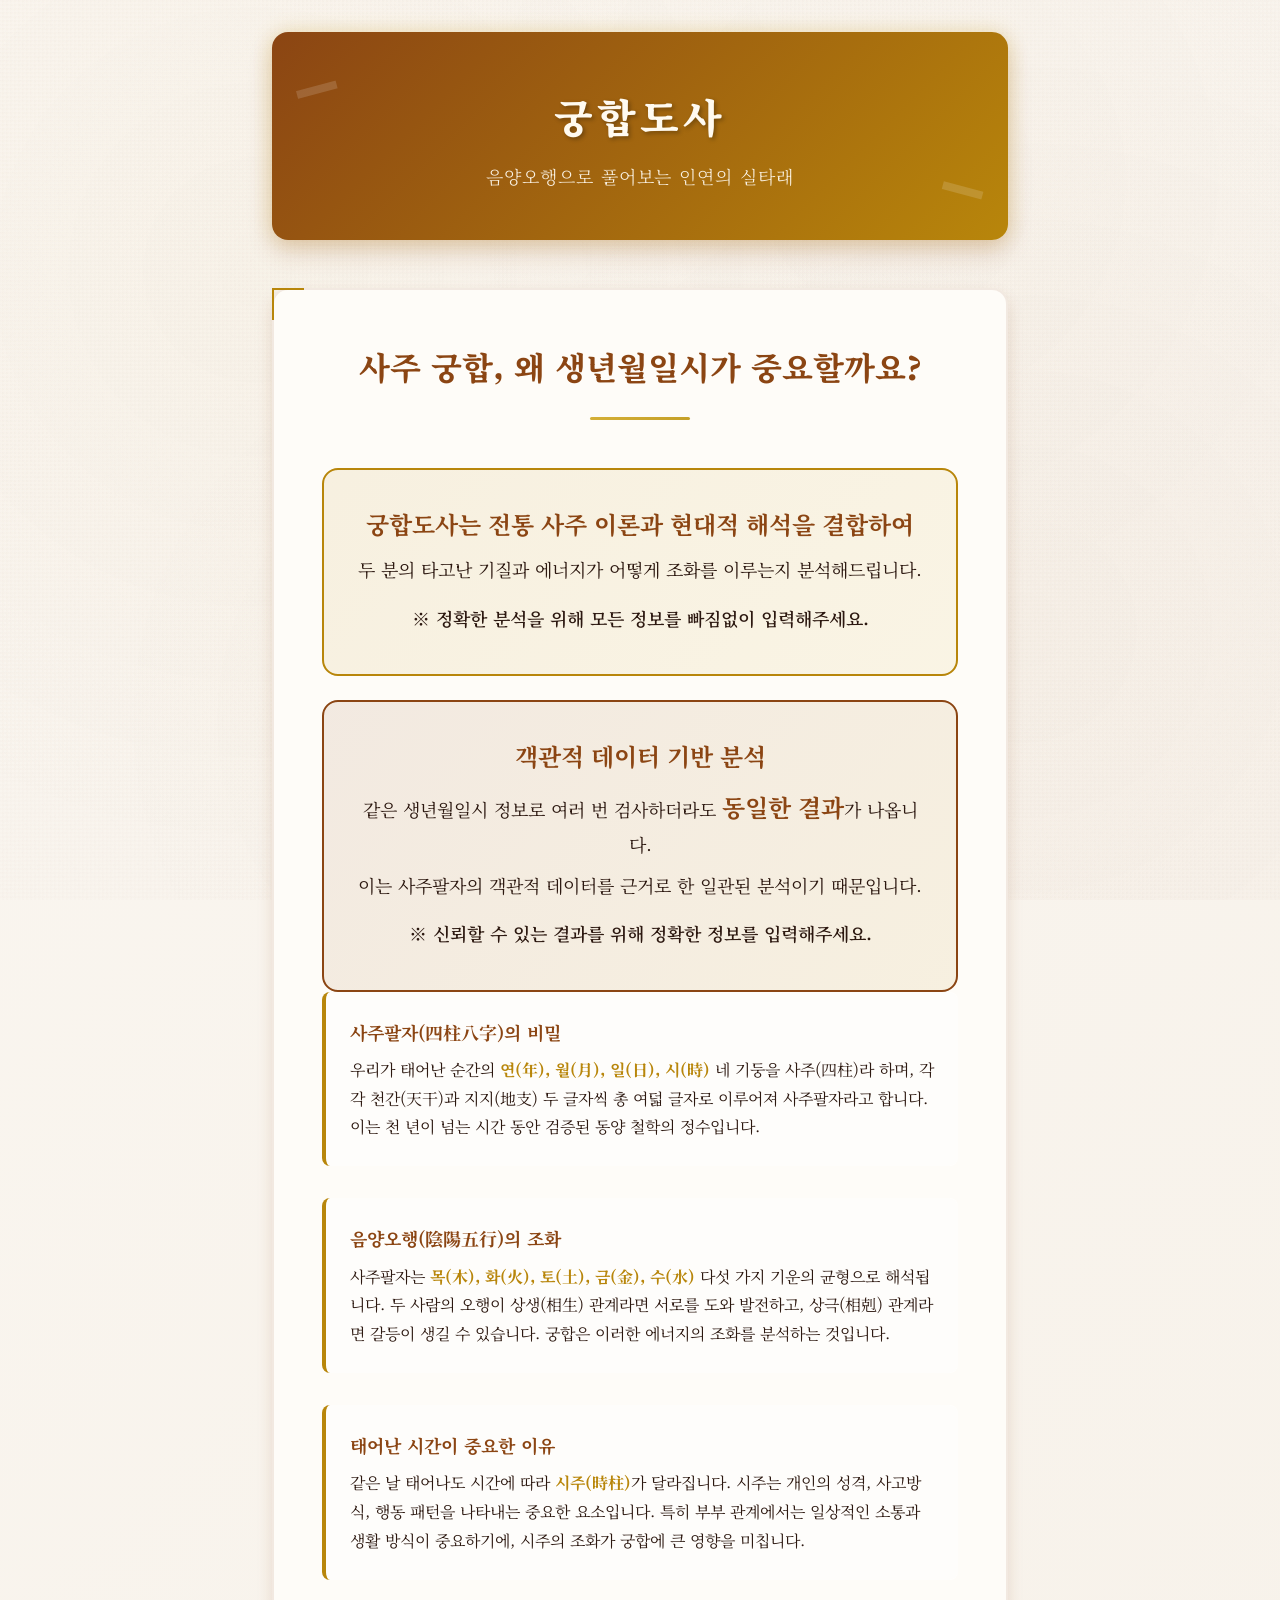
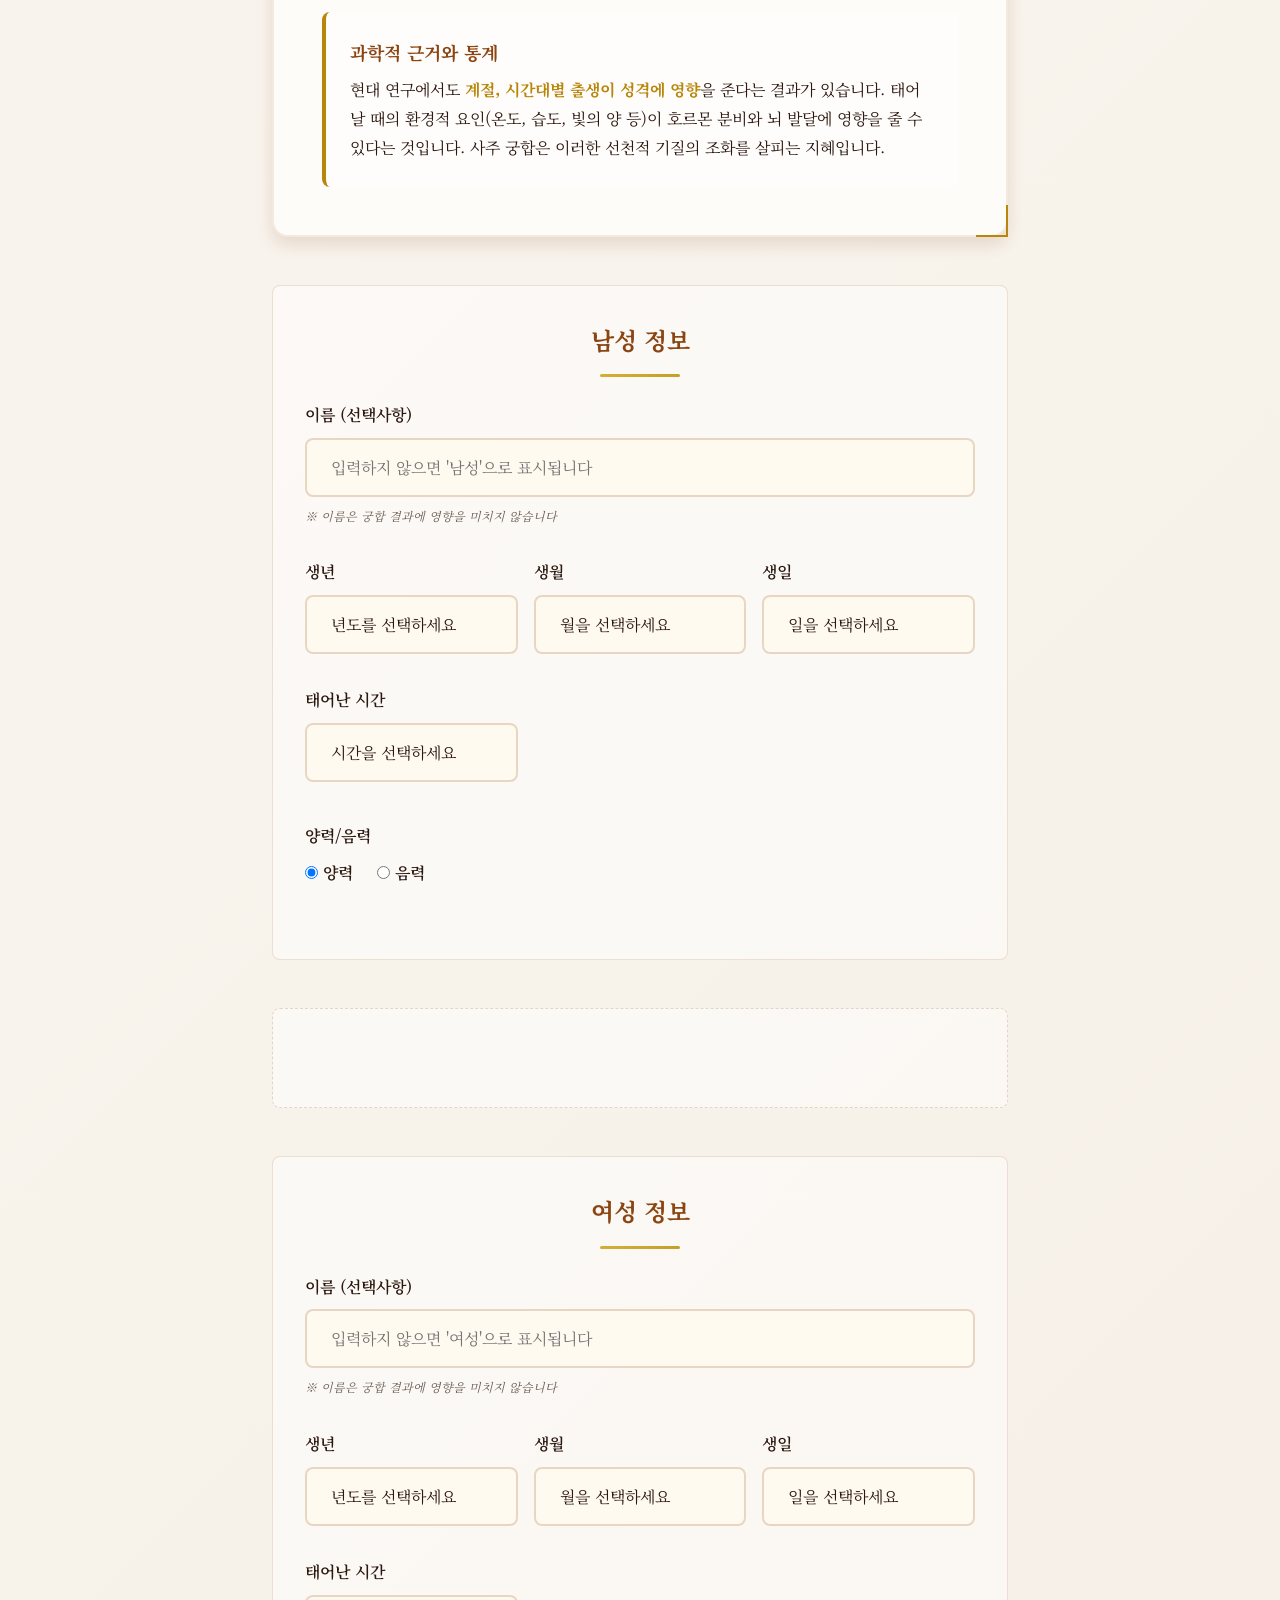
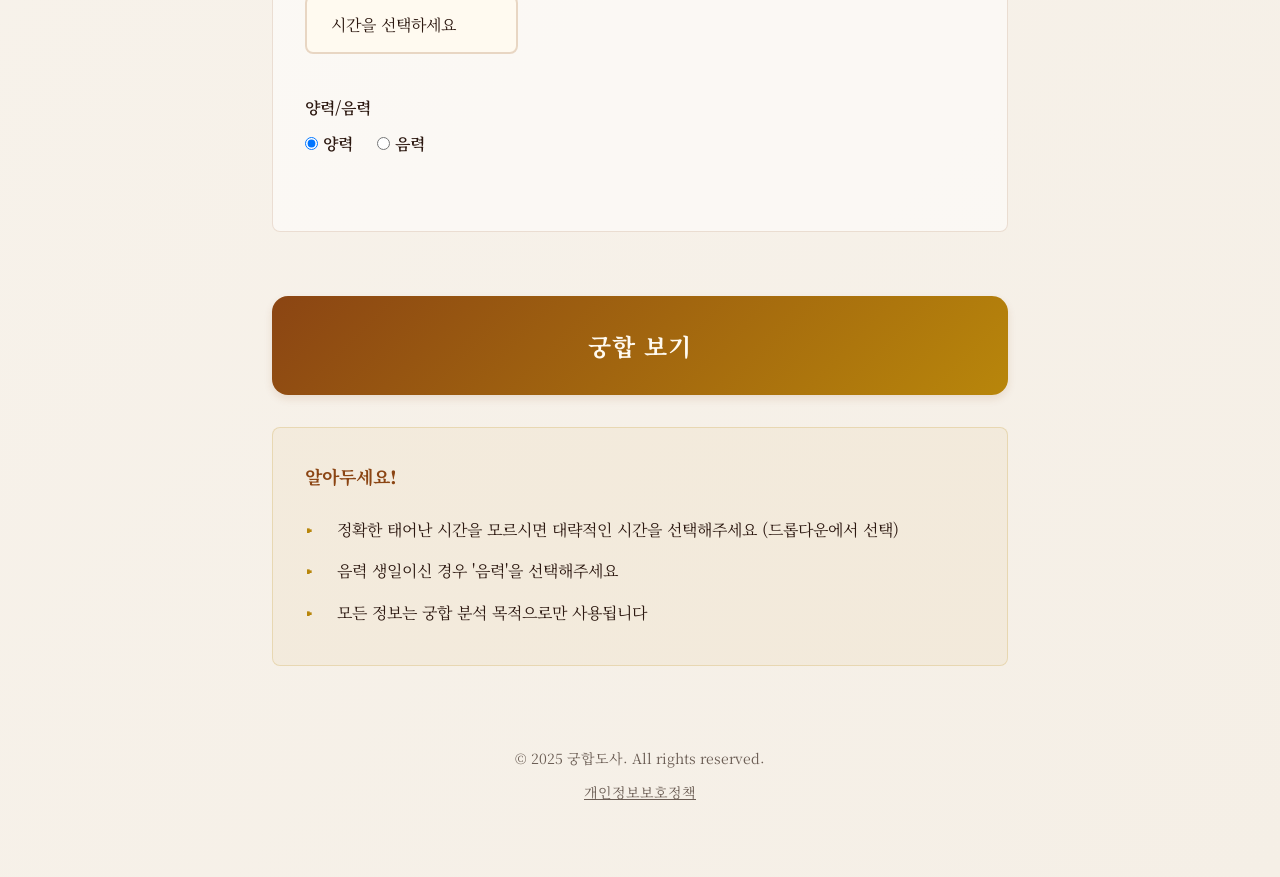
==== commit 5bb2bb68: "임시 광고 제거" ====
--- a/index.html
+++ b/index.html
@@ -321,11 +321,6 @@
                          data-ad-slot="3870932676"
                          data-ad-format="auto"
                          data-full-width-responsive="true"></ins>
-                    <!-- AdSense 승인 전 임시 표시 -->
-                    <div style="background: #f0f0f0; padding: 20px; text-align: center; border: 2px dashed #ccc; margin: 10px 0;">
-                        <p style="color: #666; font-size: 14px;">📢 광고 영역</p>
-                        <p style="color: #999; font-size: 12px;">AdSense 승인 후 광고가 표시됩니다</p>
-                    </div>
                 </div>
 
                 <!-- 여성 정보 섹션 -->
@@ -565,14 +560,9 @@
                 }
             });
             
-            // AdSense 승인 후 임시 표시 숨기기
+            // 광고 로딩 확인
             setTimeout(function() {
-                const tempAds = document.querySelectorAll('.ad-container div[style*="background: #f0f0f0"]');
-                tempAds.forEach(function(ad) {
-                    if (ad.textContent.includes('📢 광고 영역')) {
-                        ad.style.display = 'none';
-                    }
-                });
+                console.log('AdSense 광고 로딩 완료');
             }, 3000);
         });
     </script>
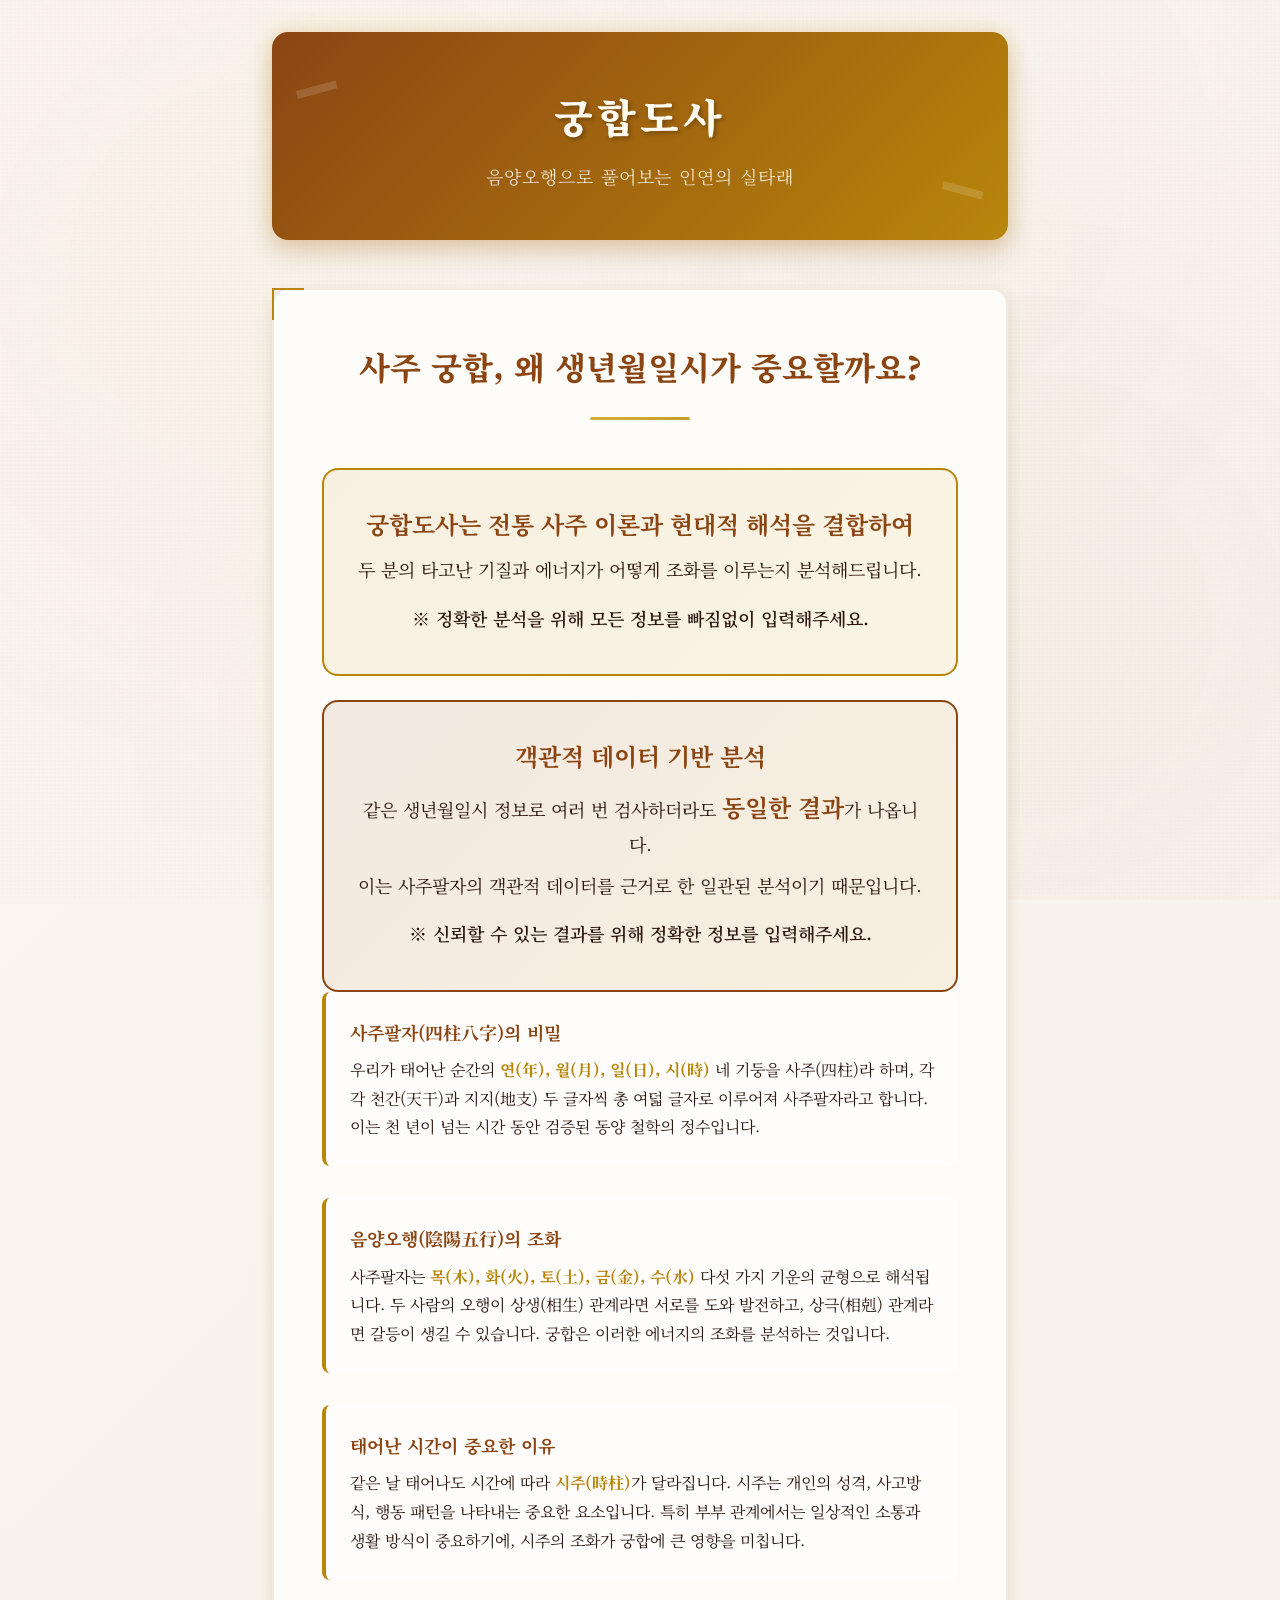
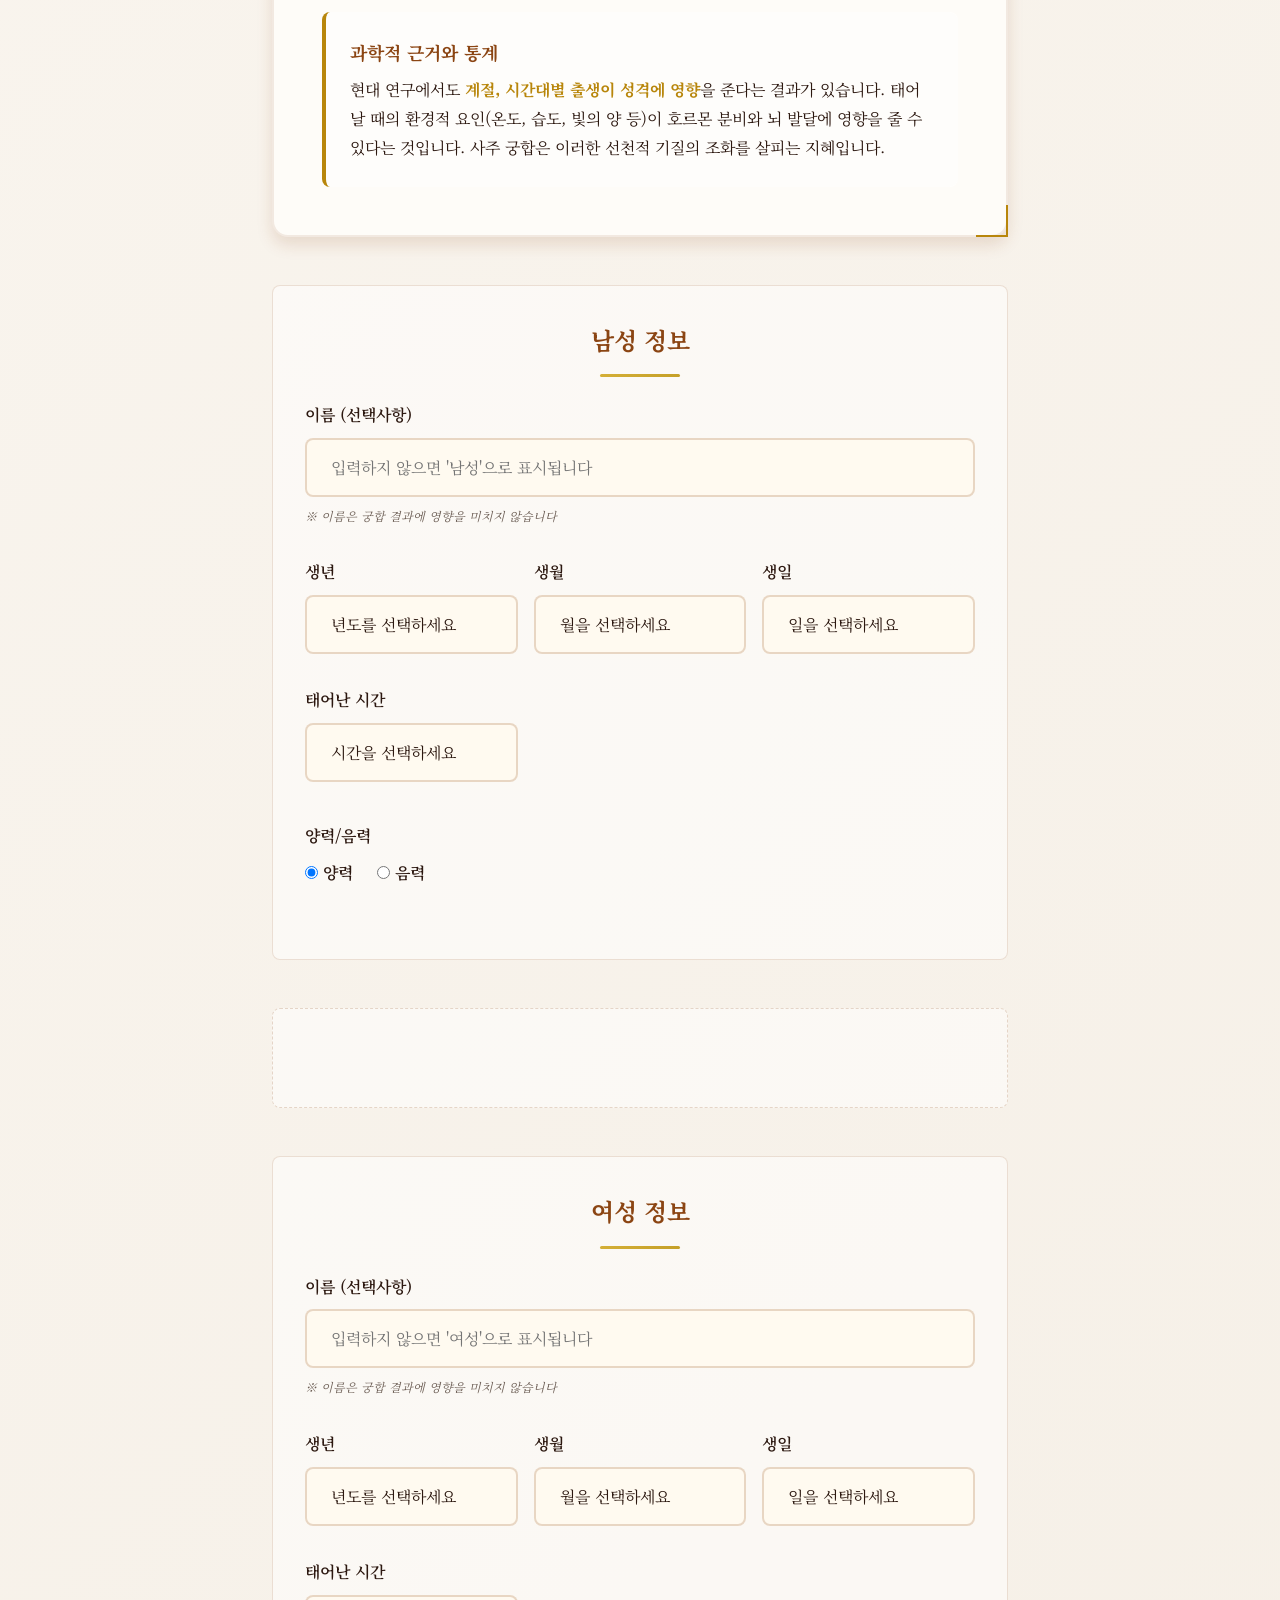
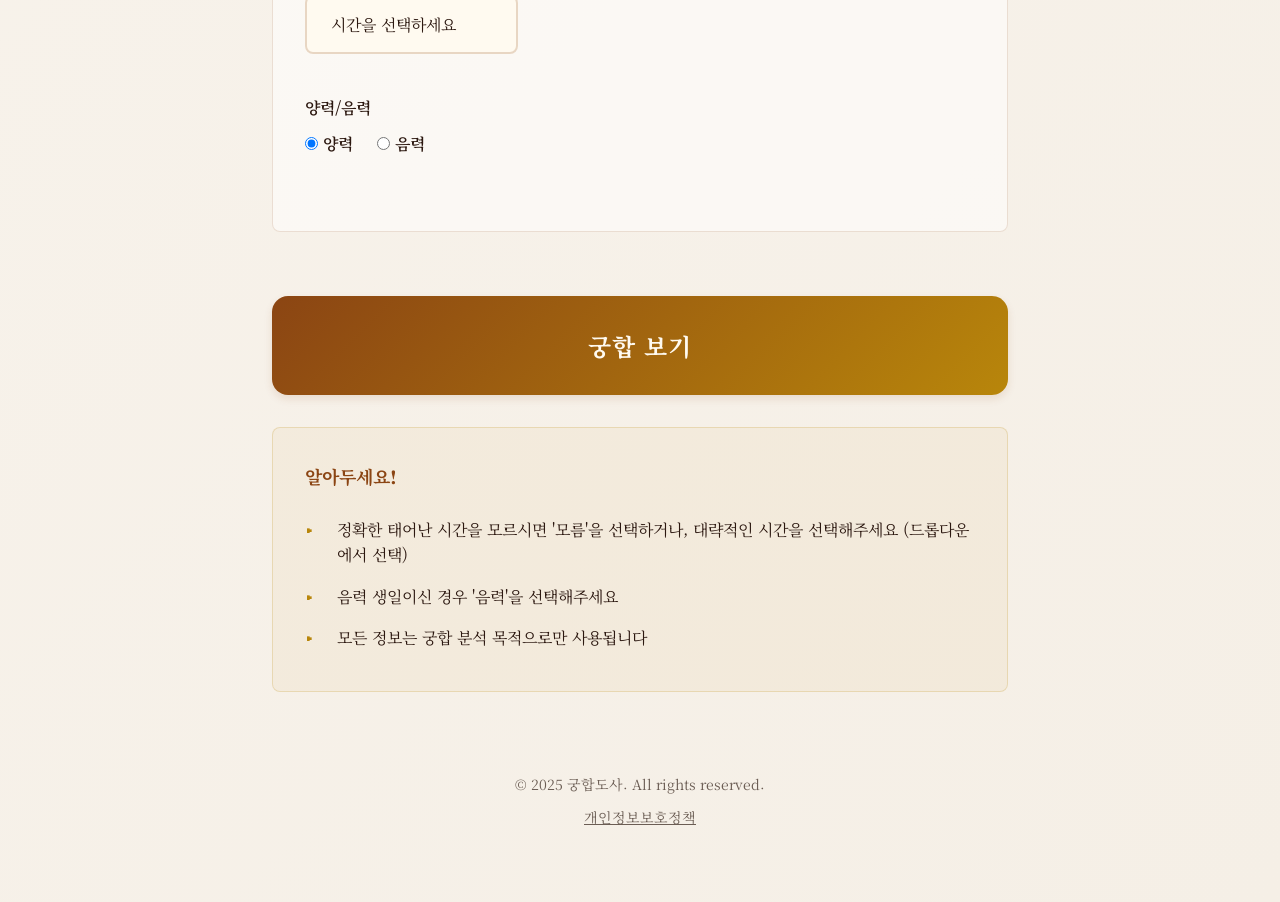
==== commit e1c29121: "시 모를 경우" ====
--- a/index.html
+++ b/index.html
@@ -3,17 +3,17 @@
 <head>
     <meta charset="UTF-8">
     <meta name="viewport" content="width=device-width, initial-scale=1.0">
-    <meta name="description" content="전통 사주 기반의 과학적 궁합 분석 서비스">
-    <meta name="keywords" content="궁합, 사주, 궁합보기, 사주궁합, 연애운, 결혼궁합">
-    <title>궁합도사 - 사주 기반 궁합 분석</title>
+    <meta name="description" content="궁합도사 - 전통 사주팔자와 음양오행으로 분석하는 정확한 궁합 테스트. 생년월일시를 입력하면 과학적 궁합 점수와 상세 풀이를 제공합니다.">
+    <meta name="keywords" content="궁합도사, 궁합, 사주, 궁합보기, 사주궁합, 연애운, 결혼궁합, 사주팔자, 음양오행, 궁합테스트, 궁합점수, 생년월일시">
+    <title>궁합도사 - 사주팔자 궁합 분석 테스트 | 생년월일시로 보는 정확한 궁합</title>
     
     <!-- SEO 메타 태그 -->
-    <link rel="canonical" href="https://1icarus.com/gunghap-dosa/">
+    <link rel="canonical" href="https://gunghap-dosa.1icarus.com/">
     <meta name="robots" content="index, follow">
     
     <!-- Open Graph / 카카오톡, 페이스북 공유 -->
     <meta property="og:type" content="website">
-    <meta property="og:url" content="https://1icarus.com/gunghap-dosa/">
+    <meta property="og:url" content="https://gunghap-dosa.1icarus.com/">
     <meta property="og:title" content="궁합도사 - 사주 기반 궁합 분석">
     <meta property="og:description" content="음양오행으로 풀어보는 인연의 실타래. 전통 사주 이론과 현대적 해석을 결합한 과학적 궁합 분석 서비스">
     <meta property="og:site_name" content="궁합도사">
@@ -21,7 +21,7 @@
     
     <!-- Twitter Card -->
     <meta name="twitter:card" content="summary_large_image">
-    <meta name="twitter:url" content="https://1icarus.com/gunghap-dosa/">
+    <meta name="twitter:url" content="https://gunghap-dosa.1icarus.com/">
     <meta name="twitter:title" content="궁합도사 - 사주 기반 궁합 분석">
     <meta name="twitter:description" content="음양오행으로 풀어보는 인연의 실타래. 전통 사주 이론과 현대적 해석을 결합한 과학적 궁합 분석 서비스">
     
@@ -48,10 +48,51 @@
         })(window, document, "clarity", "script", "tmue9ya7ho");
     </script>
     
+    <!-- 네이버 사이트 인증 -->
+    <meta name="naver-site-verification" content="3461119f5d71a43c1c7fee6053fc6dbe629fb644" />
+    
     <!-- Google AdSense 사이트 연결 코드 -->
     <script async src="https://pagead2.googlesyndication.com/pagead/js/adsbygoogle.js?client=ca-pub-2635949625184038" crossorigin="anonymous"></script>
+    <script>
+        // AdSense 스크립트 로드 완료 확인
+        window.addEventListener('load', function() {
+            if (typeof adsbygoogle === 'undefined') {
+                console.log('AdSense 스크립트 로드 대기 중...');
+                setTimeout(function() {
+                    if (typeof adsbygoogle !== 'undefined') {
+                        console.log('AdSense 스크립트 로드 완료');
+                    } else {
+                        console.error('AdSense 스크립트 로드 실패');
+                    }
+                }, 2000);
+            }
+        });
+    </script>
     
     <link rel="stylesheet" href="static/style.css">
+    
+    <!-- 구조화된 데이터 (JSON-LD) -->
+    <script type="application/ld+json">
+    {
+        "@context": "https://schema.org",
+        "@type": "WebApplication",
+        "name": "궁합도사",
+        "description": "전통 사주팔자와 음양오행으로 분석하는 정확한 궁합 테스트",
+        "url": "https://gunghap-dosa.1icarus.com/",
+        "applicationCategory": "LifestyleApplication",
+        "operatingSystem": "Any",
+        "offers": {
+            "@type": "Offer",
+            "price": "0",
+            "priceCurrency": "KRW"
+        },
+        "author": {
+            "@type": "Organization",
+            "name": "궁합도사"
+        },
+        "keywords": "궁합도사, 궁합, 사주, 궁합보기, 사주궁합, 연애운, 결혼궁합, 사주팔자, 음양오행, 궁합테스트, 궁합점수, 생년월일시"
+    }
+    </script>
 </head>
 <body>
     <div class="container">
@@ -290,6 +331,7 @@
                                 <option value="21:00">묘시 (21:00)</option>
                                 <option value="22:00">진시 (22:00)</option>
                                 <option value="23:00">사시 (23:00)</option>
+                                <option value="unknown">모름</option>
                             </select>
                         </div>
                     </div>
@@ -503,6 +545,7 @@
                                 <option value="21:00">묘시 (21:00)</option>
                                 <option value="22:00">진시 (22:00)</option>
                                 <option value="23:00">사시 (23:00)</option>
+                                <option value="unknown">모름</option>
                             </select>
                         </div>
                     </div>
@@ -530,7 +573,7 @@
             <div class="info-box">
                 <p><strong>알아두세요!</strong></p>
                     <ul>
-                        <li>정확한 태어난 시간을 모르시면 대략적인 시간을 선택해주세요 (드롭다운에서 선택)</li>
+                        <li>정확한 태어난 시간을 모르시면 '모름'을 선택하거나, 대략적인 시간을 선택해주세요 (드롭다운에서 선택)</li>
                         <li>음력 생일이신 경우 '음력'을 선택해주세요</li>
                         <li>모든 정보는 궁합 분석 목적으로만 사용됩니다</li>
                     </ul>
@@ -548,23 +591,95 @@
     
     <!-- 광고 스크립트 실행 -->
     <script>
-        // 페이지 로드 후 모든 광고 활성화
-        window.addEventListener('load', function() {
-            // 모든 adsbygoogle 요소 찾기
-            const ads = document.querySelectorAll('.adsbygoogle');
-            ads.forEach(function(ad) {
+        // AdSense 스크립트 로드 완료 후 광고 초기화 (모바일 최적화)
+        (function() {
+            function initAds() {
                 try {
-                    (adsbygoogle = window.adsbygoogle || []).push({});
+                    // 모든 adsbygoogle 요소 찾기
+                    const ads = document.querySelectorAll('.adsbygoogle');
+                    console.log('발견된 광고 개수:', ads.length);
+                    
+                    if (ads.length === 0) {
+                        console.warn('광고 요소를 찾을 수 없습니다');
+                        return;
+                    }
+                    
+                    // 모바일에서 광고 요소 가시성 확인
+                    ads.forEach(function(ad, index) {
+                        try {
+                            // 광고 요소가 화면에 보이는지 확인
+                            const rect = ad.getBoundingClientRect();
+                            const isVisible = rect.top >= 0 && rect.left >= 0 && 
+                                            rect.bottom <= (window.innerHeight || document.documentElement.clientHeight) && 
+                                            rect.right <= (window.innerWidth || document.documentElement.clientWidth);
+                            
+                            console.log(`광고 ${index + 1} 초기화 중 (가시성: ${isVisible})`);
+                            
+                            // AdSense 초기화
+                            (adsbygoogle = window.adsbygoogle || []).push({});
+                            
+                            // 모바일에서 광고 로딩 확인
+                            setTimeout(function() {
+                                const adFrame = ad.querySelector('iframe');
+                                if (adFrame) {
+                                    console.log(`광고 ${index + 1} 로딩 완료`);
+                                } else {
+                                    console.warn(`광고 ${index + 1} 로딩 실패`);
+                                }
+                            }, 2000);
+                            
+                        } catch (e) {
+                            console.error('광고 초기화 실패:', index + 1, e);
+                        }
+                    });
+                    
+                    console.log('AdSense 광고 초기화 완료');
                 } catch (e) {
-                    console.error('AdSense 광고 로드 실패:', e);
+                    console.error('AdSense 초기화 오류:', e);
                 }
+            }
+            
+            // 모바일에서 더 빠른 초기화
+            function initAdsMobile() {
+                if (typeof adsbygoogle !== 'undefined') {
+                    initAds();
+                } else {
+                    setTimeout(initAdsMobile, 100);
+                }
+            }
+            
+            // 페이지 로드 완료 후 광고 초기화
+            if (document.readyState === 'loading') {
+                document.addEventListener('DOMContentLoaded', initAdsMobile);
+            } else {
+                initAdsMobile();
+            }
+            
+            // 추가로 window.load 이벤트에서도 실행
+            window.addEventListener('load', function() {
+                setTimeout(initAds, 500);
+                setTimeout(initAds, 2000);
             });
             
-            // 광고 로딩 확인
-            setTimeout(function() {
-                console.log('AdSense 광고 로딩 완료');
-            }, 3000);
-        });
+            // 스크롤 시 광고 재초기화 (모바일에서 중요)
+            let scrollTimeout;
+            window.addEventListener('scroll', function() {
+                clearTimeout(scrollTimeout);
+                scrollTimeout = setTimeout(function() {
+                    const hiddenAds = document.querySelectorAll('.adsbygoogle:not(:has(iframe))');
+                    if (hiddenAds.length > 0) {
+                        console.log('스크롤 감지 - 숨겨진 광고 재초기화:', hiddenAds.length);
+                        hiddenAds.forEach(function(ad) {
+                            try {
+                                (adsbygoogle = window.adsbygoogle || []).push({});
+                            } catch (e) {
+                                console.error('스크롤 광고 재초기화 실패:', e);
+                            }
+                        });
+                    }
+                }, 1000);
+            });
+        })();
     </script>
 </body>
 </html>
--- a/static/style.css
+++ b/static/style.css
@@ -340,6 +340,18 @@
     -webkit-appearance: none !important;
     -moz-appearance: none !important;
     appearance: none !important;
+    pointer-events: auto !important;
+    touch-action: manipulation !important;
+    -webkit-tap-highlight-color: transparent;
+}
+
+/* 이름 입력 필드 추가 최적화 */
+#male_name,
+#female_name {
+    cursor: text !important;
+    pointer-events: auto !important;
+    user-select: text !important;
+    -webkit-user-select: text !important;
 }
 
 input[type="text"]:focus,
@@ -1070,9 +1082,27 @@
     text-align: center;
     border: 1px dashed rgba(139, 69, 19, 0.2);
     min-height: 100px;
-    display: flex;
-    align-items: center;
-    justify-content: center;
+    display: block;
+    position: relative;
+    overflow: hidden;
+}
+
+/* 모바일에서 광고 컨테이너 최적화 */
+@media (max-width: 768px) {
+    .ad-container {
+        margin: var(--spacing-lg) 0;
+        padding: var(--spacing-sm);
+        min-height: 80px;
+        background: rgba(255, 255, 255, 0.8);
+    }
+}
+
+/* AdSense 광고 요소 최적화 */
+.ad-container .adsbygoogle {
+    display: block !important;
+    width: 100% !important;
+    max-width: 100% !important;
+    margin: 0 auto !important;
 }
 
 /* 입력 폼 하단 광고 */
@@ -1504,3 +1534,64 @@
         border: 1px solid #ddd;
     }
 }
+
+/* 시간 정보 안내 스타일 */
+.time-info-notice {
+    background: linear-gradient(135deg, #fef3c7, #fde68a);
+    border: 2px solid #f59e0b;
+    border-radius: var(--radius-lg);
+    padding: var(--spacing-md);
+    margin: var(--spacing-md) 0;
+    display: flex;
+    align-items: center;
+    gap: var(--spacing-sm);
+    box-shadow: 0 4px 6px rgba(245, 158, 11, 0.1);
+}
+
+.notice-icon {
+    font-size: var(--font-xl);
+    color: #d97706;
+    flex-shrink: 0;
+}
+
+.notice-content {
+    flex: 1;
+}
+
+.notice-title {
+    font-size: var(--font-base);
+    font-weight: 700;
+    color: #92400e;
+    margin: 0 0 var(--spacing-xs) 0;
+    font-family: 'Noto Serif KR', serif;
+}
+
+.notice-text {
+    font-size: var(--font-sm);
+    color: #a16207;
+    margin: 0;
+    line-height: 1.5;
+    font-family: 'Noto Serif KR', serif;
+}
+
+@media (max-width: 768px) {
+    .time-info-notice {
+        padding: var(--spacing-sm);
+        margin: var(--spacing-sm) 0;
+        flex-direction: column;
+        text-align: center;
+        gap: var(--spacing-xs);
+    }
+    
+    .notice-icon {
+        font-size: var(--font-lg);
+    }
+    
+    .notice-title {
+        font-size: var(--font-sm);
+    }
+    
+    .notice-text {
+        font-size: var(--font-xs);
+    }
+}
